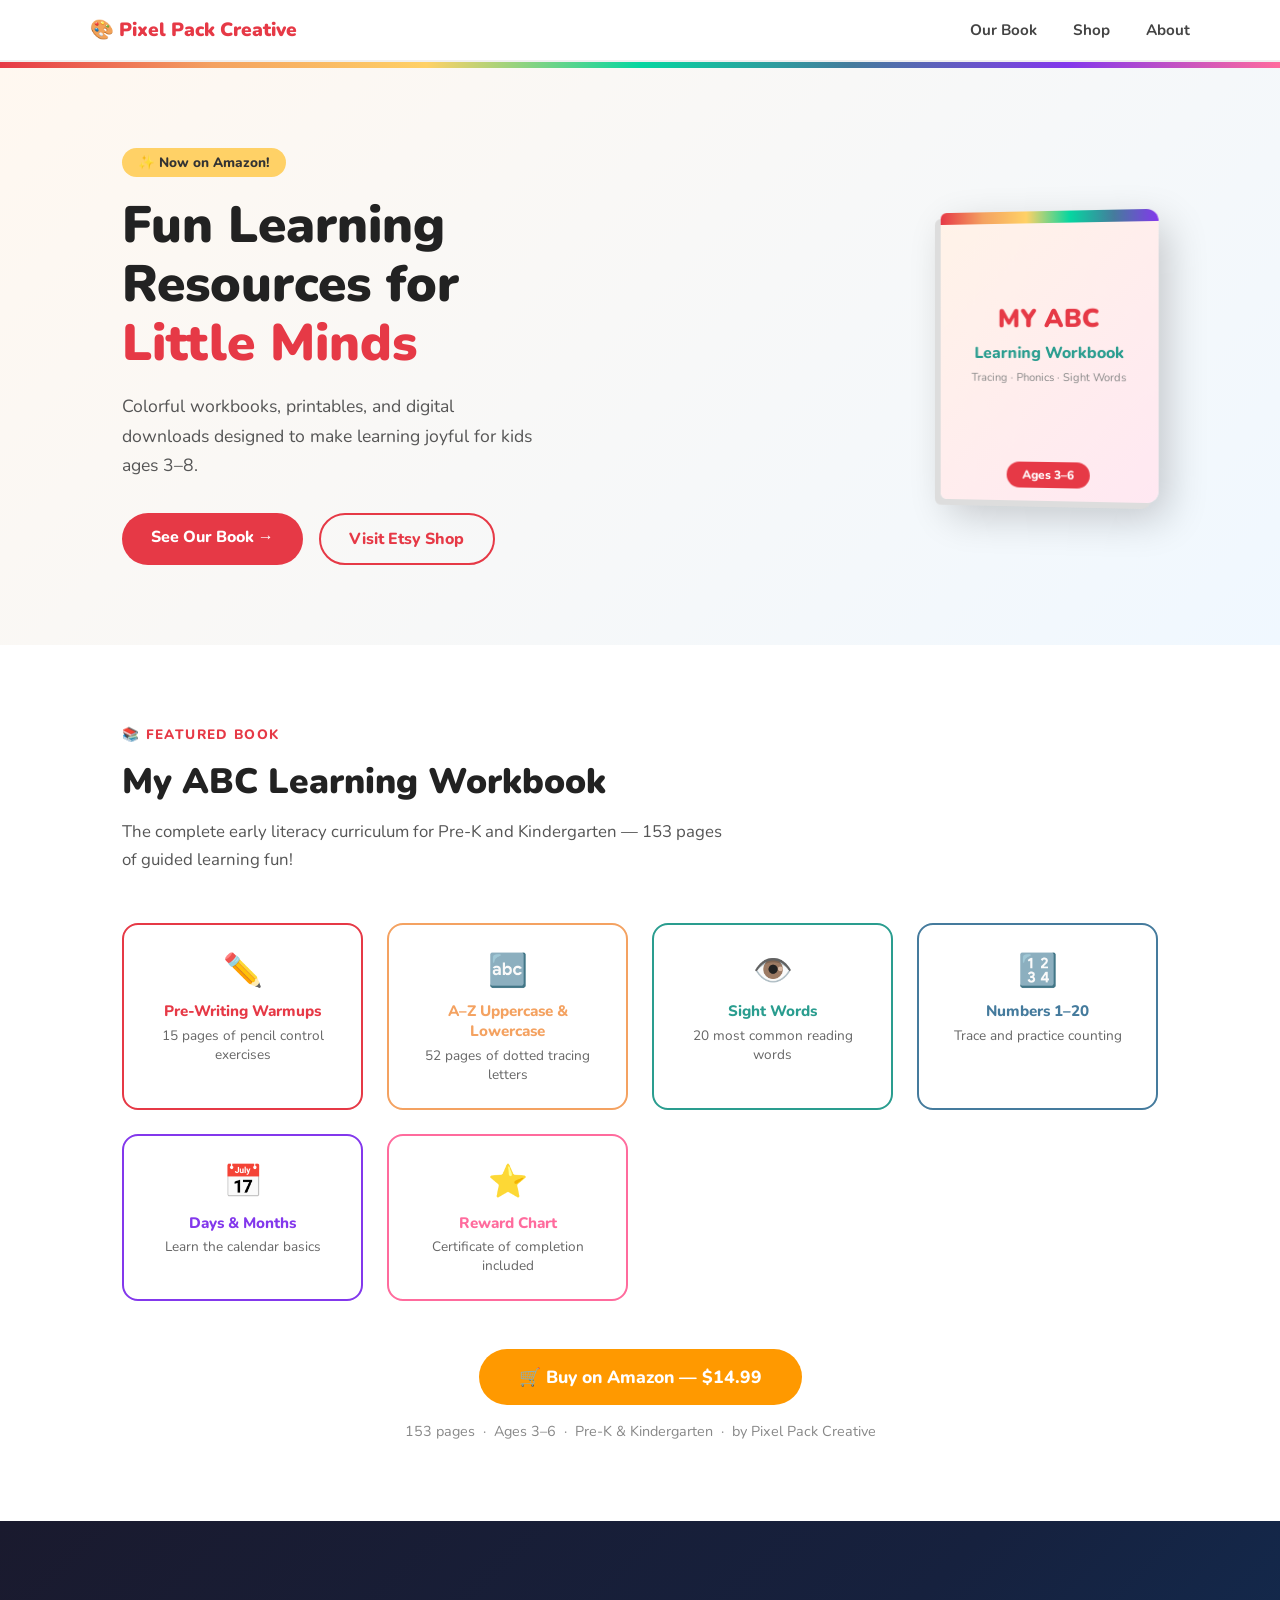
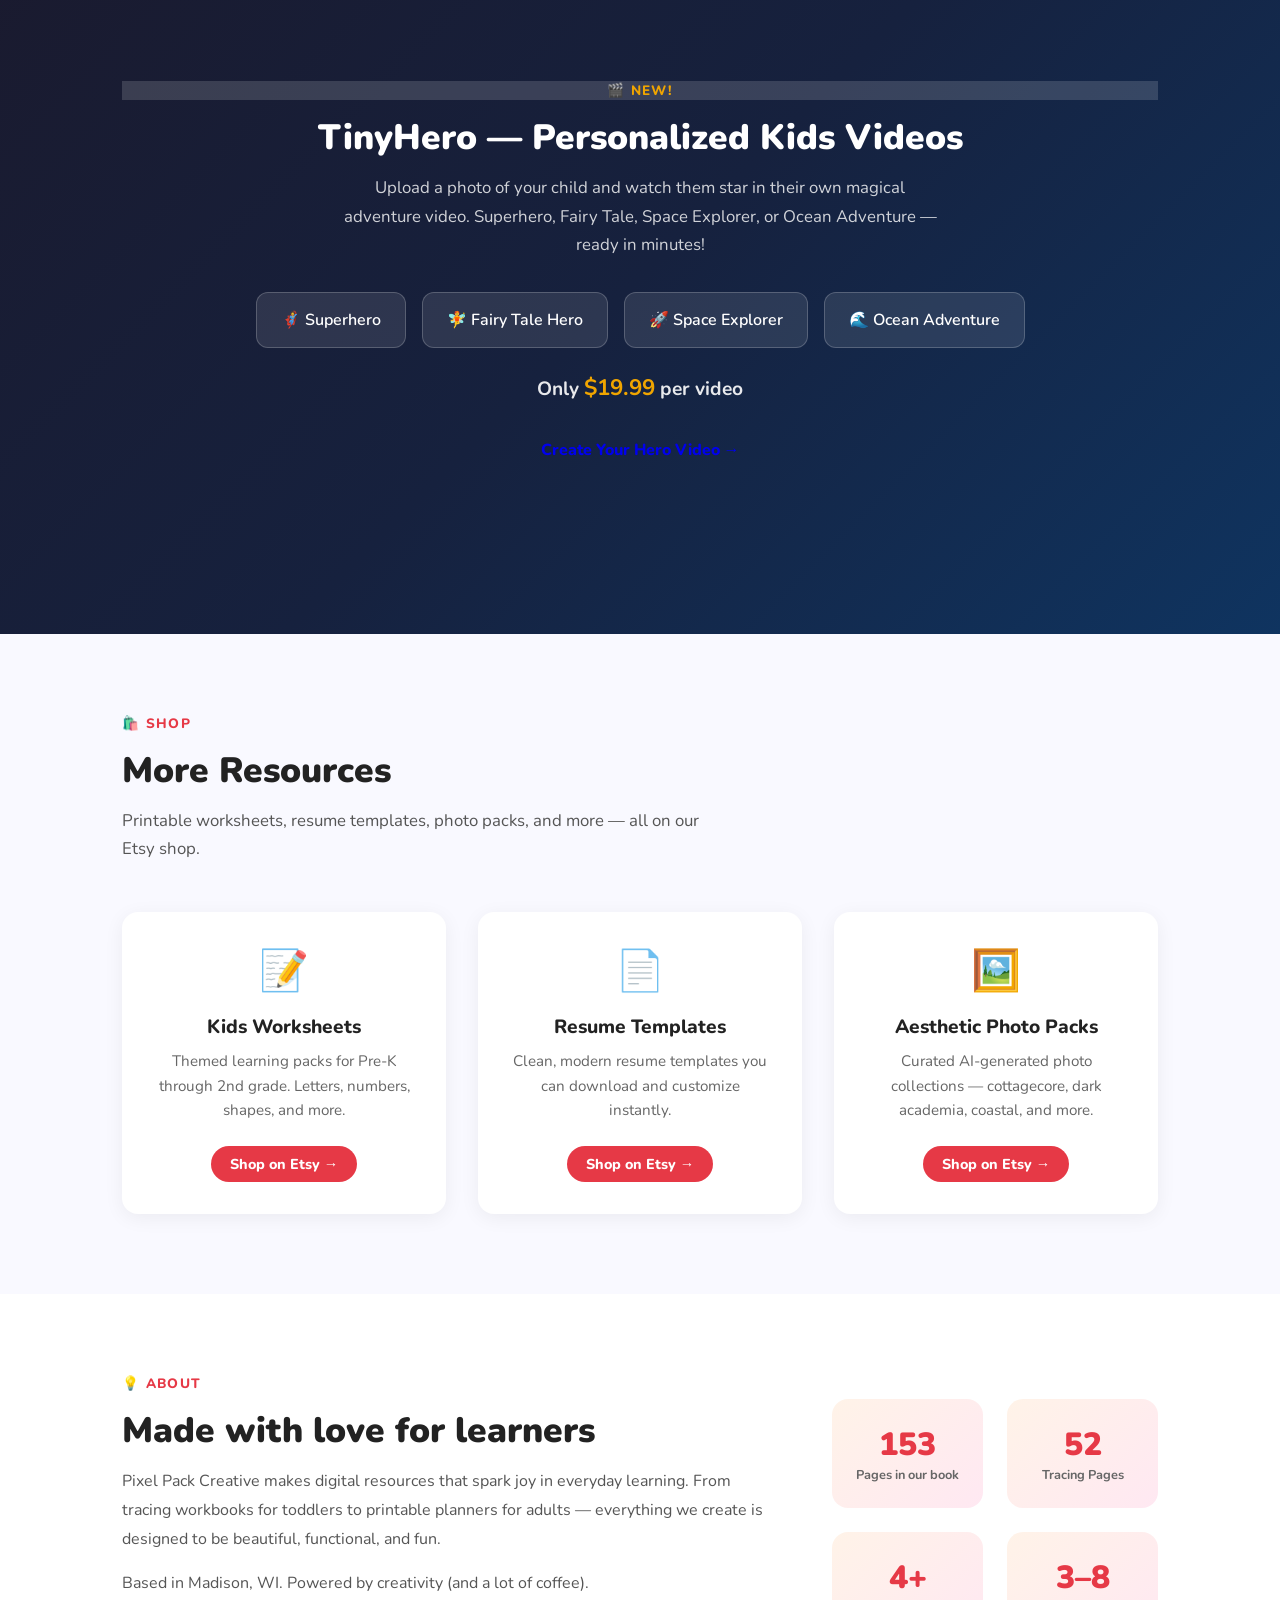
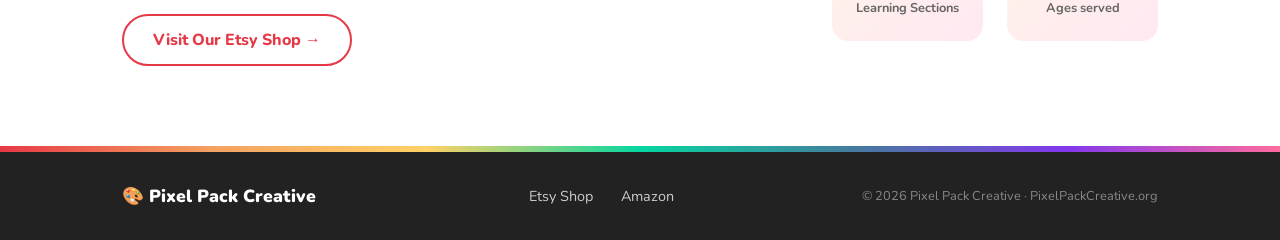
==== index.html @ fa31702c "Fix duplicate TinyHero section, update price to $19.99" ====
<!DOCTYPE html>
<html lang="en">
<head>
  <meta charset="UTF-8" />
  <meta name="viewport" content="width=device-width, initial-scale=1.0" />
  <title>Pixel Pack Creative — Educational Resources for Kids & Creatives</title>
  <meta name="description" content="Fun, colorful educational workbooks, printables, and digital resources for kids and creatives. Shop on Amazon and Etsy." />
  <link href="https://fonts.googleapis.com/css2?family=Nunito:wght@400;600;700;800;900&display=swap" rel="stylesheet" />
  <link rel="stylesheet" href="style.css" />
</head>
<body>

  <!-- NAV -->
  <nav>
    <div class="nav-inner">
      <div class="logo">🎨 Pixel Pack Creative</div>
      <div class="nav-links">
        <a href="#book">Our Book</a>
        <a href="#shop">Shop</a>
        <a href="#about">About</a>
      </div>
    </div>
  </nav>

  <!-- HERO -->
  <section class="hero">
    <div class="rainbow-bar"></div>
    <div class="hero-inner">
      <div class="hero-text">
        <div class="badge">✨ Now on Amazon!</div>
        <h1>Fun Learning<br/>Resources for<br/><span>Little Minds</span></h1>
        <p>Colorful workbooks, printables, and digital downloads designed to make learning joyful for kids ages 3–8.</p>
        <div class="hero-buttons">
          <a href="#book" class="btn btn-primary">See Our Book →</a>
          <a href="https://www.etsy.com/shop/PixelPackCreative" target="_blank" class="btn btn-outline">Visit Etsy Shop</a>
        </div>
      </div>
      <div class="hero-image">
        <div class="book-mockup">
          <div class="book-cover">
            <div class="cover-rainbow"></div>
            <div class="cover-title">
              <div class="cover-label">MY ABC</div>
              <div class="cover-label2">Learning Workbook</div>
              <div class="cover-sub">Tracing · Phonics · Sight Words</div>
            </div>
            <div class="cover-badge-wrap">
              <span class="cover-badge">Ages 3–6</span>
            </div>
          </div>
        </div>
      </div>
    </div>
  </section>

  <!-- BOOK FEATURE -->
  <section class="book-section" id="book">
    <div class="container">
      <div class="section-label">📚 Featured Book</div>
      <h2>My ABC Learning Workbook</h2>
      <p class="section-sub">The complete early literacy curriculum for Pre-K and Kindergarten — 153 pages of guided learning fun!</p>

      <div class="features-grid">
        <div class="feature-card" style="--c:#E63946">
          <div class="feature-icon">✏️</div>
          <div class="feature-title">Pre-Writing Warmups</div>
          <div class="feature-desc">15 pages of pencil control exercises</div>
        </div>
        <div class="feature-card" style="--c:#F4A261">
          <div class="feature-icon">🔤</div>
          <div class="feature-title">A–Z Uppercase & Lowercase</div>
          <div class="feature-desc">52 pages of dotted tracing letters</div>
        </div>
        <div class="feature-card" style="--c:#2A9D8F">
          <div class="feature-icon">👁️</div>
          <div class="feature-title">Sight Words</div>
          <div class="feature-desc">20 most common reading words</div>
        </div>
        <div class="feature-card" style="--c:#457B9D">
          <div class="feature-icon">🔢</div>
          <div class="feature-title">Numbers 1–20</div>
          <div class="feature-desc">Trace and practice counting</div>
        </div>
        <div class="feature-card" style="--c:#8338EC">
          <div class="feature-icon">📅</div>
          <div class="feature-title">Days & Months</div>
          <div class="feature-desc">Learn the calendar basics</div>
        </div>
        <div class="feature-card" style="--c:#FF6B9D">
          <div class="feature-icon">⭐</div>
          <div class="feature-title">Reward Chart</div>
          <div class="feature-desc">Certificate of completion included</div>
        </div>
      </div>

      <div class="book-cta">
        <a href="https://a.co/d/0iKen8VE" target="_blank" class="btn btn-amazon">
          🛒 Buy on Amazon — $14.99
        </a>
        <div class="book-meta">153 pages &nbsp;·&nbsp; Ages 3–6 &nbsp;·&nbsp; Pre-K & Kindergarten &nbsp;·&nbsp; by Pixel Pack Creative</div>
      </div>
    </div>
  </section>



  <!-- TINYHERO -->
  <section class="tinyhero-section" id="tinyhero">
    <div class="container">
      <div class="section-label">🎬 New!</div>
      <h2>TinyHero — Personalized Kids Videos</h2>
      <p class="section-sub">Upload a photo of your child and watch them star in their own magical adventure video. Superhero, Fairy Tale, Space Explorer, or Ocean Adventure — ready in minutes!</p>
      <div class="tinyhero-cards">
        <div class="tinyhero-card">🦸 Superhero</div>
        <div class="tinyhero-card">🧚 Fairy Tale Hero</div>
        <div class="tinyhero-card">🚀 Space Explorer</div>
        <div class="tinyhero-card">🌊 Ocean Adventure</div>
      </div>
      <p class="tinyhero-price">Only <strong>$19.99</strong> per video</p>
      <a href="https://mytinyhero.org" target="_blank" class="btn">Create Your Hero Video →</a>
    </div>
  </section>

  <!-- SHOP -->
  

  <section class="shop-section" id="shop">
    <div class="container">
      <div class="section-label">🛍️ Shop</div>
      <h2>More Resources</h2>
      <p class="section-sub">Printable worksheets, resume templates, photo packs, and more — all on our Etsy shop.</p>

      <div class="shop-cards">
        <div class="shop-card">
          <div class="shop-icon">📝</div>
          <h3>Kids Worksheets</h3>
          <p>Themed learning packs for Pre-K through 2nd grade. Letters, numbers, shapes, and more.</p>
          <a href="https://www.etsy.com/shop/PixelPackCreative" target="_blank" class="btn btn-small">Shop on Etsy →</a>
        </div>
        <div class="shop-card">
          <div class="shop-icon">📄</div>
          <h3>Resume Templates</h3>
          <p>Clean, modern resume templates you can download and customize instantly.</p>
          <a href="https://www.etsy.com/shop/PixelPackCreative" target="_blank" class="btn btn-small">Shop on Etsy →</a>
        </div>
        <div class="shop-card">
          <div class="shop-icon">🖼️</div>
          <h3>Aesthetic Photo Packs</h3>
          <p>Curated AI-generated photo collections — cottagecore, dark academia, coastal, and more.</p>
          <a href="https://www.etsy.com/shop/PixelPackCreative" target="_blank" class="btn btn-small">Shop on Etsy →</a>
        </div>
      </div>
    </div>
  </section>

  <!-- ABOUT -->
  <section class="about-section" id="about">
    <div class="container about-inner">
      <div class="about-text">
        <div class="section-label">💡 About</div>
        <h2>Made with love for learners</h2>
        <p>Pixel Pack Creative makes digital resources that spark joy in everyday learning. From tracing workbooks for toddlers to printable planners for adults — everything we create is designed to be beautiful, functional, and fun.</p>
        <p>Based in Madison, WI. Powered by creativity (and a lot of coffee).</p>
        <a href="https://www.etsy.com/shop/PixelPackCreative" target="_blank" class="btn btn-outline">Visit Our Etsy Shop →</a>
      </div>
      <div class="about-stats">
        <div class="stat"><div class="stat-num">153</div><div class="stat-label">Pages in our book</div></div>
        <div class="stat"><div class="stat-num">52</div><div class="stat-label">Tracing Pages</div></div>
        <div class="stat"><div class="stat-num">4+</div><div class="stat-label">Learning Sections</div></div>
        <div class="stat"><div class="stat-num">3–8</div><div class="stat-label">Ages served</div></div>
      </div>
    </div>
  </section>

  <!-- FOOTER -->
  <footer>
    <div class="rainbow-bar"></div>
    <div class="footer-inner">
      <div class="footer-logo">🎨 Pixel Pack Creative</div>
      <div class="footer-links">
        <a href="https://www.etsy.com/shop/PixelPackCreative" target="_blank">Etsy Shop</a>
        <a href="https://a.co/d/0iKen8VE" target="_blank">Amazon</a>
      </div>
      <div class="footer-copy">© 2026 Pixel Pack Creative · PixelPackCreative.org</div>
    </div>
  </footer>

</body>
</html>
---- style.css ----
* { box-sizing: border-box; margin: 0; padding: 0; }

body {
  font-family: 'Nunito', sans-serif;
  color: #222;
  background: #fff;
}

/* NAV */
nav {
  position: sticky; top: 0; z-index: 100;
  background: #fff;
  border-bottom: 2px solid #f0f0f0;
  padding: 0 2rem;
}
.nav-inner {
  max-width: 1100px; margin: 0 auto;
  display: flex; align-items: center; justify-content: space-between;
  height: 60px;
}
.logo { font-size: 1.2rem; font-weight: 900; color: #E63946; }
.nav-links a {
  margin-left: 2rem; text-decoration: none;
  color: #444; font-weight: 700; font-size: 0.95rem;
  transition: color 0.2s;
}
.nav-links a:hover { color: #E63946; }

/* RAINBOW BAR */
.rainbow-bar {
  height: 6px;
  background: linear-gradient(to right, #E63946, #F4A261, #FFD166, #06D6A0, #457B9D, #8338EC, #FF6B9D);
}

/* HERO */
.hero {
  background: linear-gradient(135deg, #fff8f0 0%, #f0f8ff 100%);
}
.hero-inner {
  max-width: 1100px; margin: 0 auto;
  display: flex; align-items: center; justify-content: space-between;
  padding: 5rem 2rem;
  gap: 3rem;
}
.badge {
  display: inline-block;
  background: #FFD166; color: #333;
  font-weight: 800; font-size: 0.85rem;
  padding: 0.3rem 1rem; border-radius: 20px;
  margin-bottom: 1.2rem;
}
.hero-text h1 {
  font-size: 3.2rem; font-weight: 900; line-height: 1.15;
  color: #222; margin-bottom: 1.2rem;
}
.hero-text h1 span { color: #E63946; }
.hero-text p {
  font-size: 1.1rem; color: #555; max-width: 420px;
  margin-bottom: 2rem; line-height: 1.7;
}
.hero-buttons { display: flex; gap: 1rem; flex-wrap: wrap; }

/* BUTTONS */
.btn {
  display: inline-block; padding: 0.8rem 1.8rem;
  border-radius: 30px; font-weight: 800; font-size: 1rem;
  text-decoration: none; transition: transform 0.2s, box-shadow 0.2s;
  cursor: pointer;
}
.btn:hover { transform: translateY(-2px); box-shadow: 0 6px 20px rgba(0,0,0,0.12); }
.btn-primary { background: #E63946; color: #fff; }
.btn-outline { background: transparent; color: #E63946; border: 2px solid #E63946; }
.btn-amazon { background: #FF9900; color: #fff; font-size: 1.1rem; padding: 1rem 2.5rem; }
.btn-small { background: #E63946; color: #fff; padding: 0.5rem 1.2rem; font-size: 0.9rem; }

/* BOOK MOCKUP */
.hero-image { flex-shrink: 0; }
.book-mockup {
  perspective: 1000px;
}
.book-cover {
  width: 220px; height: 290px;
  background: linear-gradient(135deg, #fff3e8, #ffe8f2);
  border-radius: 6px 12px 12px 6px;
  box-shadow: -6px 6px 0 #ddd, 8px 15px 40px rgba(0,0,0,0.2);
  display: flex; flex-direction: column;
  align-items: center; justify-content: space-between;
  overflow: hidden;
  transform: rotateY(-8deg);
  transition: transform 0.3s;
}
.book-cover:hover { transform: rotateY(0deg); }
.cover-rainbow {
  width: 100%; height: 12px;
  background: linear-gradient(to right, #E63946, #F4A261, #FFD166, #06D6A0, #457B9D, #8338EC);
}
.cover-title {
  text-align: center; padding: 1rem;
  flex: 1; display: flex; flex-direction: column;
  align-items: center; justify-content: center; gap: 0.4rem;
}
.cover-label { font-size: 1.6rem; font-weight: 900; color: #E63946; }
.cover-label2 { font-size: 1rem; font-weight: 800; color: #2A9D8F; }
.cover-sub { font-size: 0.7rem; color: #888; }
.cover-badge-wrap { padding-bottom: 1rem; }
.cover-badge {
  background: #E63946; color: #fff;
  font-size: 0.75rem; font-weight: 800;
  padding: 0.3rem 1rem; border-radius: 20px;
}

/* SECTIONS */
.container { max-width: 1100px; margin: 0 auto; padding: 5rem 2rem; }
.section-label {
  font-size: 0.85rem; font-weight: 800; letter-spacing: 0.1em;
  color: #E63946; text-transform: uppercase; margin-bottom: 0.8rem;
}
h2 { font-size: 2.2rem; font-weight: 900; margin-bottom: 0.8rem; }
.section-sub { font-size: 1.05rem; color: #555; max-width: 600px; margin-bottom: 3rem; line-height: 1.7; }

/* FEATURES GRID */
.features-grid {
  display: grid;
  grid-template-columns: repeat(auto-fit, minmax(200px, 1fr));
  gap: 1.5rem; margin-bottom: 3rem;
}
.feature-card {
  background: #fff;
  border: 2px solid var(--c);
  border-radius: 16px;
  padding: 1.5rem;
  text-align: center;
  transition: transform 0.2s, box-shadow 0.2s;
}
.feature-card:hover { transform: translateY(-4px); box-shadow: 0 8px 24px rgba(0,0,0,0.08); }
.feature-icon { font-size: 2rem; margin-bottom: 0.6rem; }
.feature-title { font-weight: 800; font-size: 0.95rem; color: var(--c); margin-bottom: 0.3rem; }
.feature-desc { font-size: 0.85rem; color: #666; }

.book-cta { text-align: center; }
.book-meta { margin-top: 1rem; font-size: 0.9rem; color: #888; }

/* SHOP */
.shop-section { background: #f9f9ff; }
.shop-cards {
  display: grid;
  grid-template-columns: repeat(auto-fit, minmax(260px, 1fr));
  gap: 2rem;
}
.shop-card {
  background: #fff; border-radius: 16px;
  padding: 2rem; text-align: center;
  box-shadow: 0 4px 20px rgba(0,0,0,0.06);
  transition: transform 0.2s;
}
.shop-card:hover { transform: translateY(-4px); }
.shop-icon { font-size: 2.5rem; margin-bottom: 1rem; }
.shop-card h3 { font-size: 1.2rem; font-weight: 800; margin-bottom: 0.6rem; }
.shop-card p { font-size: 0.95rem; color: #666; line-height: 1.6; margin-bottom: 1.5rem; }

/* ABOUT */
.about-section { background: #fff; }
.about-inner {
  display: flex; gap: 4rem; align-items: center; flex-wrap: wrap;
}
.about-text { flex: 1; min-width: 280px; }
.about-text p { font-size: 1rem; color: #555; line-height: 1.8; margin-bottom: 1rem; }
.about-stats {
  display: grid; grid-template-columns: 1fr 1fr;
  gap: 1.5rem; flex-shrink: 0;
}
.stat {
  background: linear-gradient(135deg, #fff3e8, #ffe8f2);
  border-radius: 16px; padding: 1.5rem; text-align: center;
}
.stat-num { font-size: 2rem; font-weight: 900; color: #E63946; }
.stat-label { font-size: 0.8rem; color: #666; font-weight: 700; }

/* FOOTER */
footer { background: #222; color: #fff; }
.footer-inner {
  max-width: 1100px; margin: 0 auto;
  padding: 2rem; display: flex;
  align-items: center; justify-content: space-between; flex-wrap: wrap; gap: 1rem;
}
.footer-logo { font-weight: 900; font-size: 1.1rem; }
.footer-links a { color: #ccc; text-decoration: none; margin-left: 1.5rem; font-size: 0.9rem; }
.footer-links a:hover { color: #FFD166; }
.footer-copy { font-size: 0.8rem; color: #888; }

/* RESPONSIVE */
@media (max-width: 768px) {
  .hero-inner { flex-direction: column; text-align: center; padding: 3rem 1.5rem; }
  .hero-text h1 { font-size: 2.2rem; }
  .hero-text p { margin: 0 auto 2rem; }
  .hero-buttons { justify-content: center; }
  .hero-image { display: none; }
  .about-inner { flex-direction: column; }
  .footer-inner { flex-direction: column; text-align: center; }
  .footer-links a { margin: 0 0.75rem; }
}

/* TinyHero Section */
.tinyhero-section {
  padding: 80px 20px;
  background: linear-gradient(135deg, #1a1a2e 0%, #16213e 50%, #0f3460 100%);
  color: white;
  text-align: center;
}
.tinyhero-section .section-label {
  background: rgba(255,255,255,0.15);
  color: white;
}
.tinyhero-section h2 {
  color: white;
}
.tinyhero-section .section-sub {
  color: rgba(255,255,255,0.8);
}
.tinyhero-themes {
  display: flex;
  gap: 16px;
  justify-content: center;
  flex-wrap: wrap;
  margin: 32px 0;
}
.theme-card {
  background: rgba(255,255,255,0.1);
  border: 1px solid rgba(255,255,255,0.2);
  border-radius: 12px;
  padding: 16px 24px;
  font-size: 1rem;
  font-weight: 600;
  color: white;
}
.tinyhero-price {
  font-size: 1.4rem;
  font-weight: 700;
  color: #ffd700;
  margin-bottom: 24px;
}

/* TinyHero Section */
.tinyhero-section {
  padding: 80px 20px;
  background: linear-gradient(135deg, #1a1a2e 0%, #16213e 50%, #0f3460 100%);
  color: white;
  text-align: center;
}
.tinyhero-section .section-label { color: #f0a500; }
.tinyhero-section h2 { color: white; }
.tinyhero-section .section-sub { color: rgba(255,255,255,0.8); max-width: 600px; margin: 0 auto 32px; }
.tinyhero-cards {
  display: flex;
  justify-content: center;
  gap: 16px;
  flex-wrap: wrap;
  margin-bottom: 24px;
}
.tinyhero-card {
  background: rgba(255,255,255,0.1);
  border: 1px solid rgba(255,255,255,0.2);
  border-radius: 12px;
  padding: 16px 24px;
  font-size: 1rem;
  font-weight: 600;
  color: white;
}
.tinyhero-price {
  font-size: 1.2rem;
  color: rgba(255,255,255,0.9);
  margin-bottom: 24px;
}
.tinyhero-price strong { color: #f0a500; font-size: 1.4rem; }
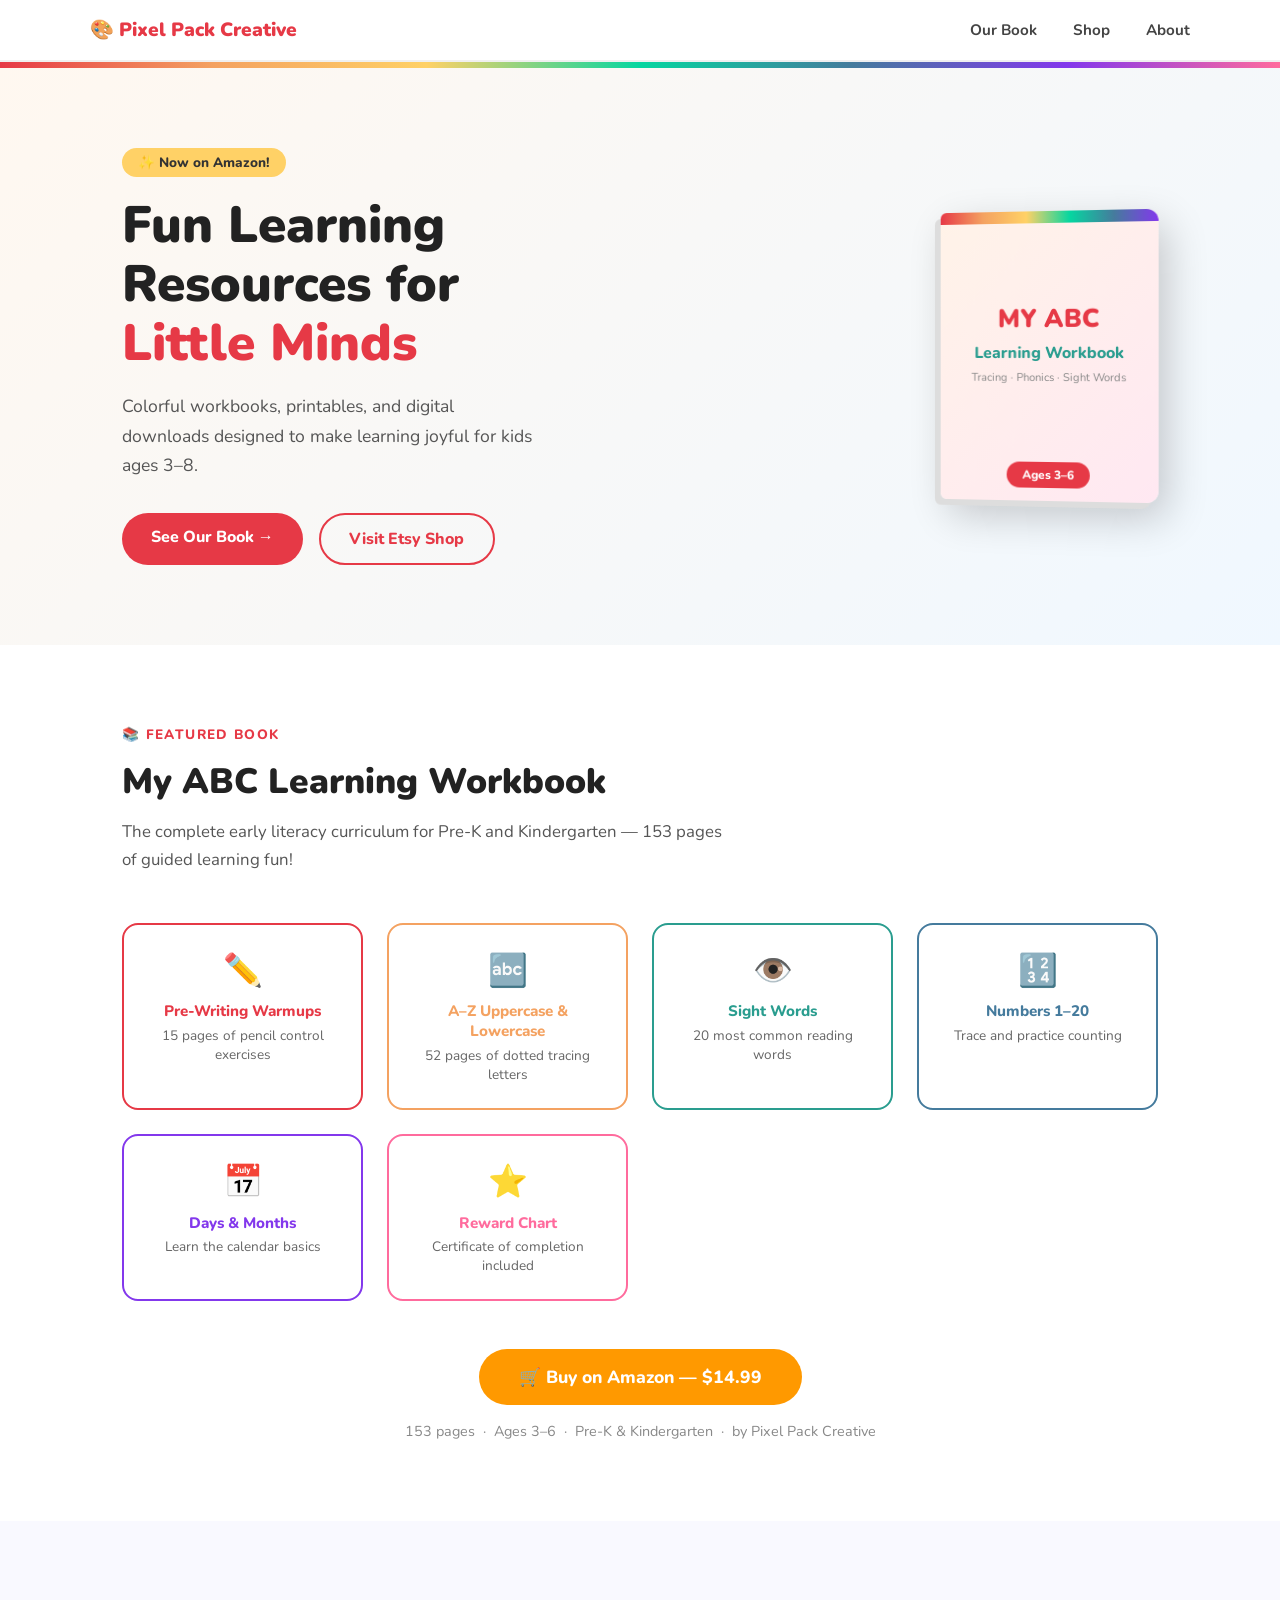
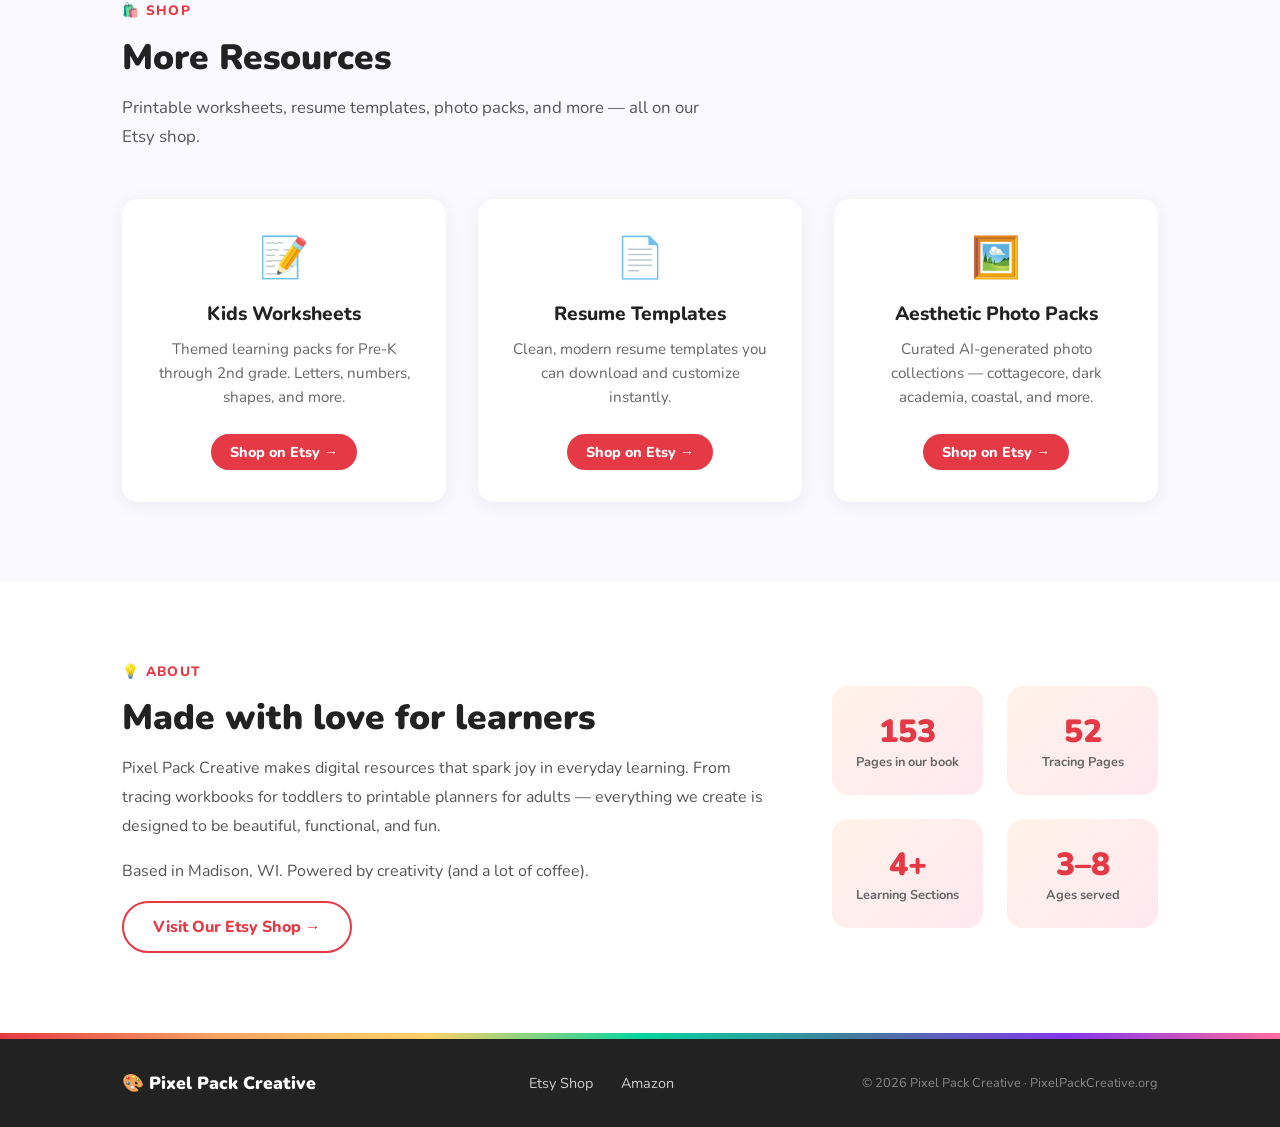
==== commit de576306: "Remove TinyHero section from Pixel Pack Creative site" ====
--- a/index.html
+++ b/index.html
@@ -104,23 +104,6 @@
 
 
 
-  <!-- TINYHERO -->
-  <section class="tinyhero-section" id="tinyhero">
-    <div class="container">
-      <div class="section-label">🎬 New!</div>
-      <h2>TinyHero — Personalized Kids Videos</h2>
-      <p class="section-sub">Upload a photo of your child and watch them star in their own magical adventure video. Superhero, Fairy Tale, Space Explorer, or Ocean Adventure — ready in minutes!</p>
-      <div class="tinyhero-cards">
-        <div class="tinyhero-card">🦸 Superhero</div>
-        <div class="tinyhero-card">🧚 Fairy Tale Hero</div>
-        <div class="tinyhero-card">🚀 Space Explorer</div>
-        <div class="tinyhero-card">🌊 Ocean Adventure</div>
-      </div>
-      <p class="tinyhero-price">Only <strong>$19.99</strong> per video</p>
-      <a href="https://mytinyhero.org" target="_blank" class="btn">Create Your Hero Video →</a>
-    </div>
-  </section>
-
   <!-- SHOP -->
   
 
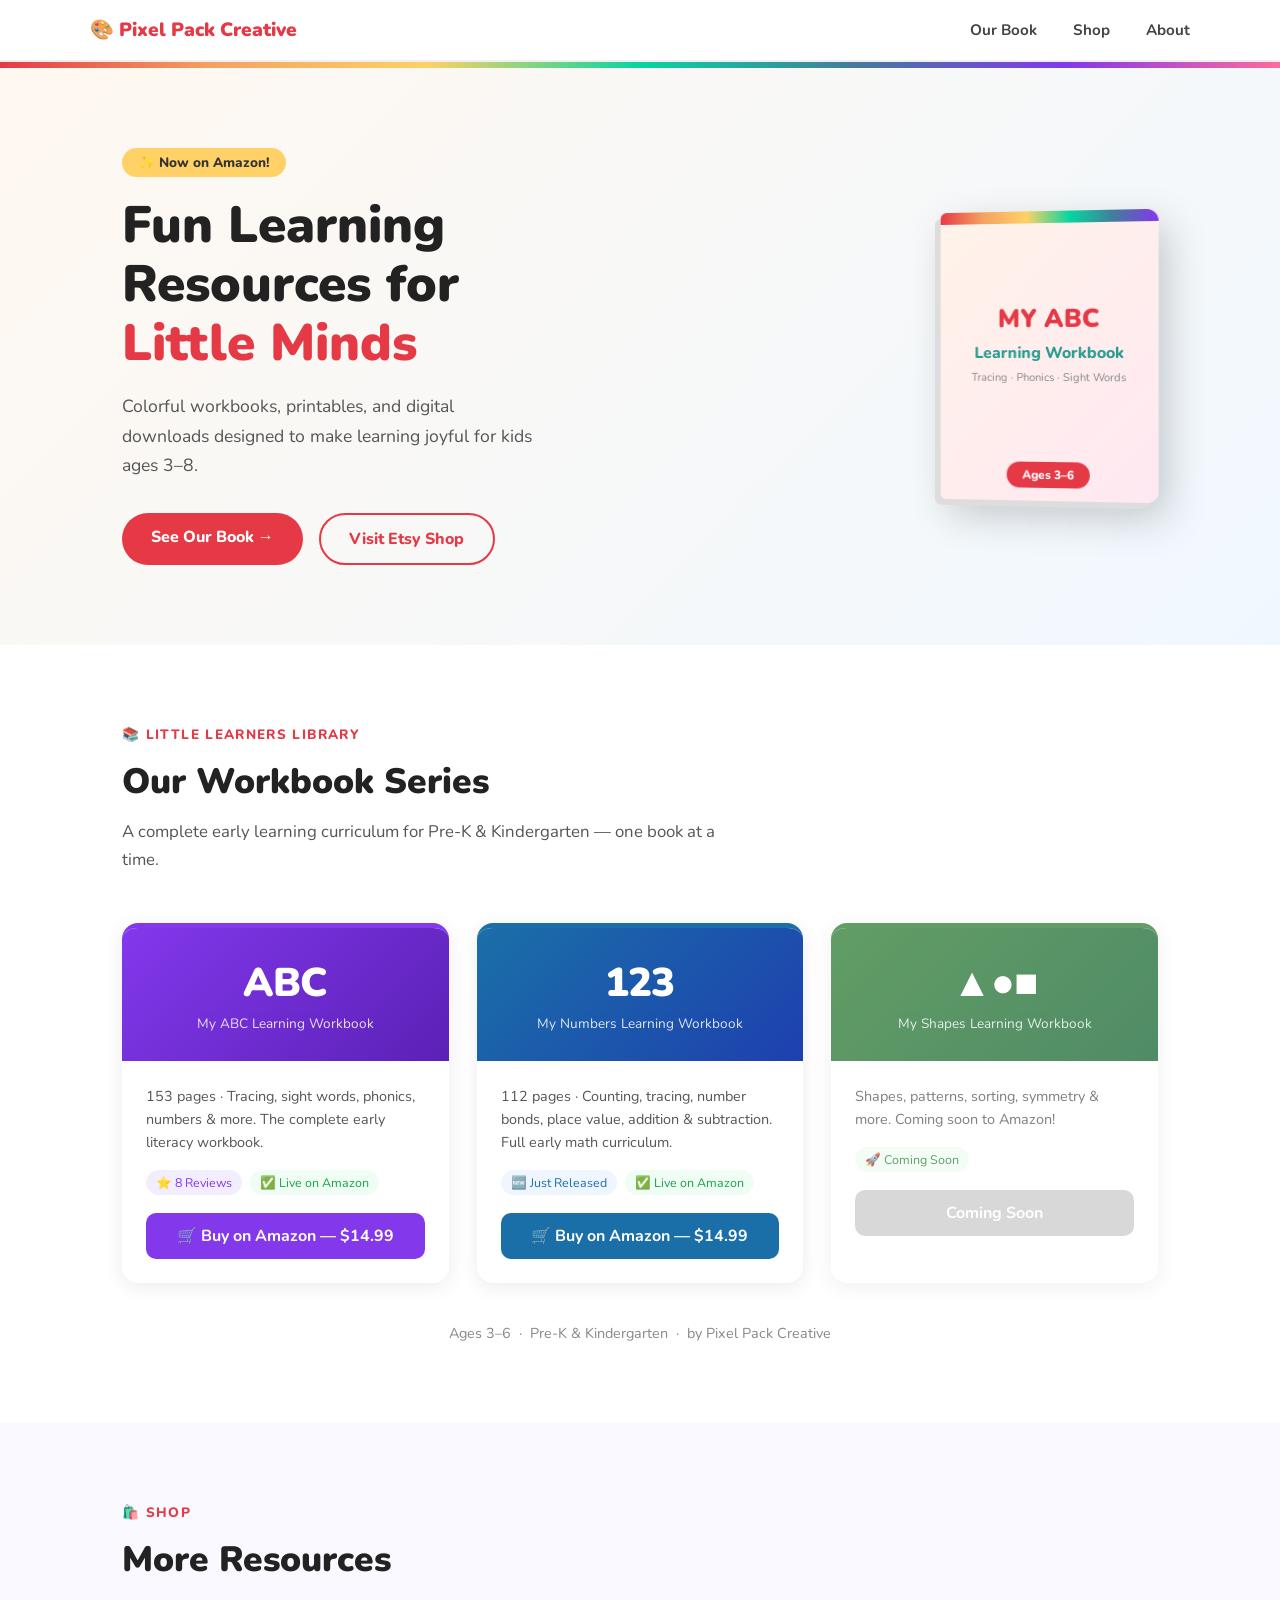
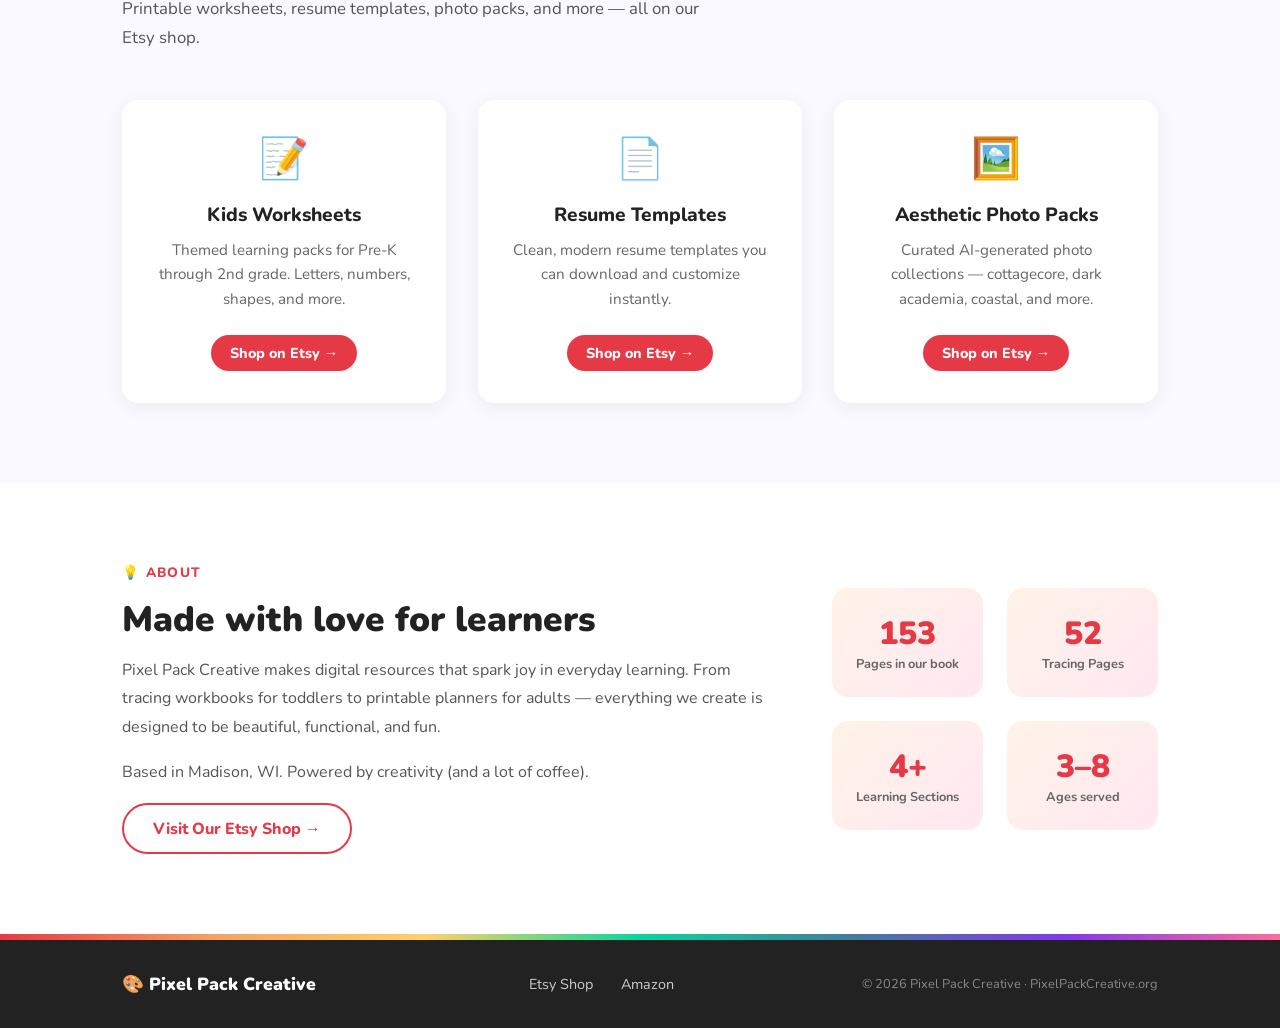
==== commit ca677267: "Add Numbers workbook + Shapes coming soon to book series" ====
--- a/index.html
+++ b/index.html
@@ -53,51 +53,66 @@
     </div>
   </section>
 
-  <!-- BOOK FEATURE -->
+  <!-- BOOK SERIES -->
   <section class="book-section" id="book">
     <div class="container">
-      <div class="section-label">📚 Featured Book</div>
-      <h2>My ABC Learning Workbook</h2>
-      <p class="section-sub">The complete early literacy curriculum for Pre-K and Kindergarten — 153 pages of guided learning fun!</p>
+      <div class="section-label">📚 Little Learners Library</div>
+      <h2>Our Workbook Series</h2>
+      <p class="section-sub">A complete early learning curriculum for Pre-K & Kindergarten — one book at a time.</p>
 
-      <div class="features-grid">
-        <div class="feature-card" style="--c:#E63946">
-          <div class="feature-icon">✏️</div>
-          <div class="feature-title">Pre-Writing Warmups</div>
-          <div class="feature-desc">15 pages of pencil control exercises</div>
+      <div class="books-grid" style="display:grid;grid-template-columns:repeat(auto-fit,minmax(280px,1fr));gap:28px;margin:40px 0;">
+
+        <!-- Book 1: ABC -->
+        <div class="book-card" style="background:#fff;border-radius:16px;box-shadow:0 4px 20px rgba(0,0,0,0.08);overflow:hidden;border-top:5px solid #8338EC;">
+          <div style="background:linear-gradient(135deg,#8338EC,#5B21B6);padding:28px;text-align:center;color:white;">
+            <div style="font-size:2.5rem;font-weight:900;letter-spacing:-1px;">ABC</div>
+            <div style="font-size:0.85rem;opacity:0.85;margin-top:4px;">My ABC Learning Workbook</div>
+          </div>
+          <div style="padding:24px;">
+            <div style="font-size:0.9rem;color:#555;margin-bottom:16px;line-height:1.6;">153 pages · Tracing, sight words, phonics, numbers & more. The complete early literacy workbook.</div>
+            <div style="display:flex;gap:8px;flex-wrap:wrap;margin-bottom:18px;">
+              <span style="background:#f3eeff;color:#8338EC;padding:4px 10px;border-radius:20px;font-size:0.78rem;">⭐ 8 Reviews</span>
+              <span style="background:#f0fdf4;color:#16a34a;padding:4px 10px;border-radius:20px;font-size:0.78rem;">✅ Live on Amazon</span>
+            </div>
+            <a href="https://a.co/d/0iKen8VE" target="_blank" style="display:block;background:#8338EC;color:white;text-align:center;padding:12px;border-radius:10px;text-decoration:none;font-weight:bold;">🛒 Buy on Amazon — $14.99</a>
+          </div>
         </div>
-        <div class="feature-card" style="--c:#F4A261">
-          <div class="feature-icon">🔤</div>
-          <div class="feature-title">A–Z Uppercase & Lowercase</div>
-          <div class="feature-desc">52 pages of dotted tracing letters</div>
+
+        <!-- Book 2: Numbers -->
+        <div class="book-card" style="background:#fff;border-radius:16px;box-shadow:0 4px 20px rgba(0,0,0,0.08);overflow:hidden;border-top:5px solid #1A6FA8;">
+          <div style="background:linear-gradient(135deg,#1A6FA8,#1e40af);padding:28px;text-align:center;color:white;">
+            <div style="font-size:2.5rem;font-weight:900;letter-spacing:-1px;">123</div>
+            <div style="font-size:0.85rem;opacity:0.85;margin-top:4px;">My Numbers Learning Workbook</div>
+          </div>
+          <div style="padding:24px;">
+            <div style="font-size:0.9rem;color:#555;margin-bottom:16px;line-height:1.6;">112 pages · Counting, tracing, number bonds, place value, addition & subtraction. Full early math curriculum.</div>
+            <div style="display:flex;gap:8px;flex-wrap:wrap;margin-bottom:18px;">
+              <span style="background:#eff6ff;color:#1A6FA8;padding:4px 10px;border-radius:20px;font-size:0.78rem;">🆕 Just Released</span>
+              <span style="background:#f0fdf4;color:#16a34a;padding:4px 10px;border-radius:20px;font-size:0.78rem;">✅ Live on Amazon</span>
+            </div>
+            <a href="https://www.amazon.com/dp/B0GWHDGNZQ" target="_blank" style="display:block;background:#1A6FA8;color:white;text-align:center;padding:12px;border-radius:10px;text-decoration:none;font-weight:bold;">🛒 Buy on Amazon — $14.99</a>
+          </div>
         </div>
-        <div class="feature-card" style="--c:#2A9D8F">
-          <div class="feature-icon">👁️</div>
-          <div class="feature-title">Sight Words</div>
-          <div class="feature-desc">20 most common reading words</div>
+
+        <!-- Book 3: Shapes — Coming Soon -->
+        <div class="book-card" style="background:#fff;border-radius:16px;box-shadow:0 4px 20px rgba(0,0,0,0.08);overflow:hidden;border-top:5px solid #2E7D32;opacity:0.75;">
+          <div style="background:linear-gradient(135deg,#2E7D32,#166534);padding:28px;text-align:center;color:white;">
+            <div style="font-size:2.5rem;font-weight:900;letter-spacing:-1px;">▲●■</div>
+            <div style="font-size:0.85rem;opacity:0.85;margin-top:4px;">My Shapes Learning Workbook</div>
+          </div>
+          <div style="padding:24px;">
+            <div style="font-size:0.9rem;color:#555;margin-bottom:16px;line-height:1.6;">Shapes, patterns, sorting, symmetry & more. Coming soon to Amazon!</div>
+            <div style="display:flex;gap:8px;flex-wrap:wrap;margin-bottom:18px;">
+              <span style="background:#f0fdf4;color:#2E7D32;padding:4px 10px;border-radius:20px;font-size:0.78rem;">🚀 Coming Soon</span>
+            </div>
+            <div style="display:block;background:#ccc;color:white;text-align:center;padding:12px;border-radius:10px;font-weight:bold;">Coming Soon</div>
+          </div>
         </div>
-        <div class="feature-card" style="--c:#457B9D">
-          <div class="feature-icon">🔢</div>
-          <div class="feature-title">Numbers 1–20</div>
-          <div class="feature-desc">Trace and practice counting</div>
-        </div>
-        <div class="feature-card" style="--c:#8338EC">
-          <div class="feature-icon">📅</div>
-          <div class="feature-title">Days & Months</div>
-          <div class="feature-desc">Learn the calendar basics</div>
-        </div>
-        <div class="feature-card" style="--c:#FF6B9D">
-          <div class="feature-icon">⭐</div>
-          <div class="feature-title">Reward Chart</div>
-          <div class="feature-desc">Certificate of completion included</div>
-        </div>
+
       </div>
 
-      <div class="book-cta">
-        <a href="https://a.co/d/0iKen8VE" target="_blank" class="btn btn-amazon">
-          🛒 Buy on Amazon — $14.99
-        </a>
-        <div class="book-meta">153 pages &nbsp;·&nbsp; Ages 3–6 &nbsp;·&nbsp; Pre-K & Kindergarten &nbsp;·&nbsp; by Pixel Pack Creative</div>
+      <div style="text-align:center;margin-top:8px;">
+        <p style="color:#888;font-size:0.9rem;">Ages 3–6 &nbsp;·&nbsp; Pre-K & Kindergarten &nbsp;·&nbsp; by Pixel Pack Creative</p>
       </div>
     </div>
   </section>
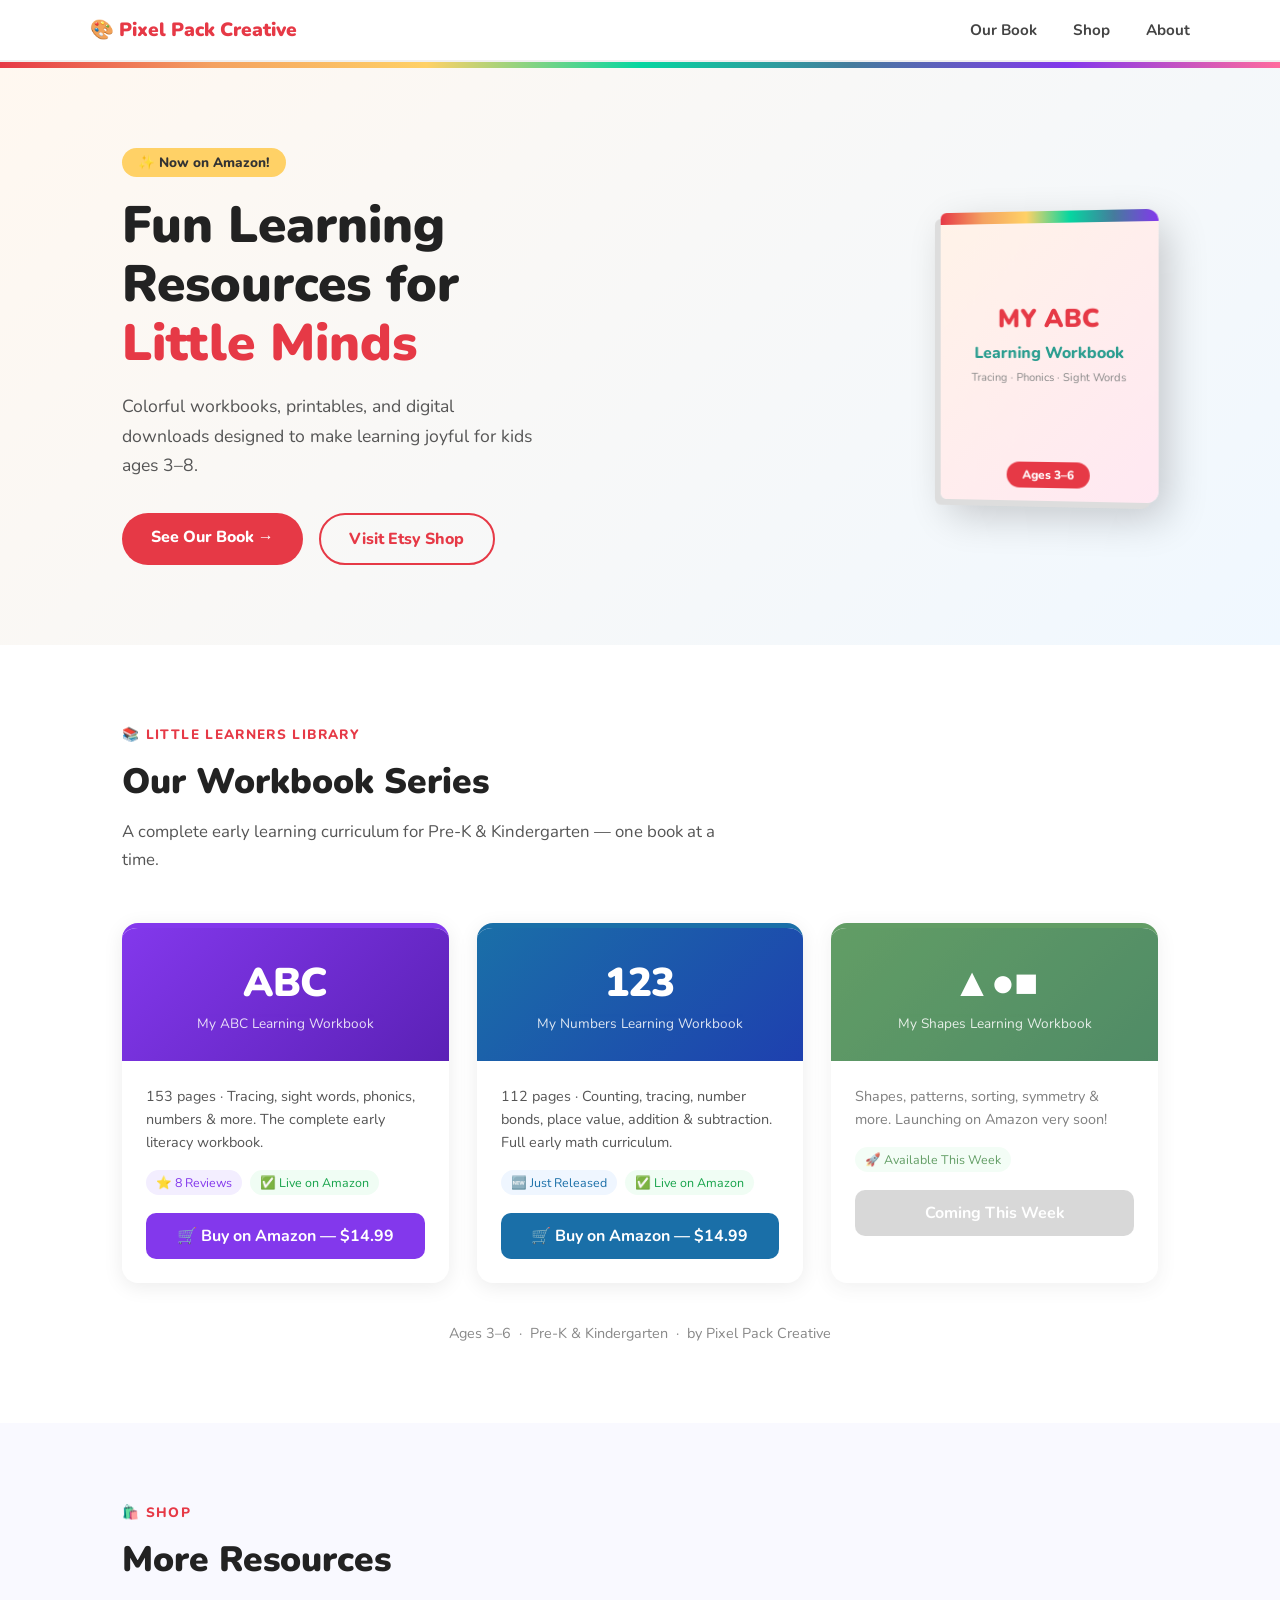
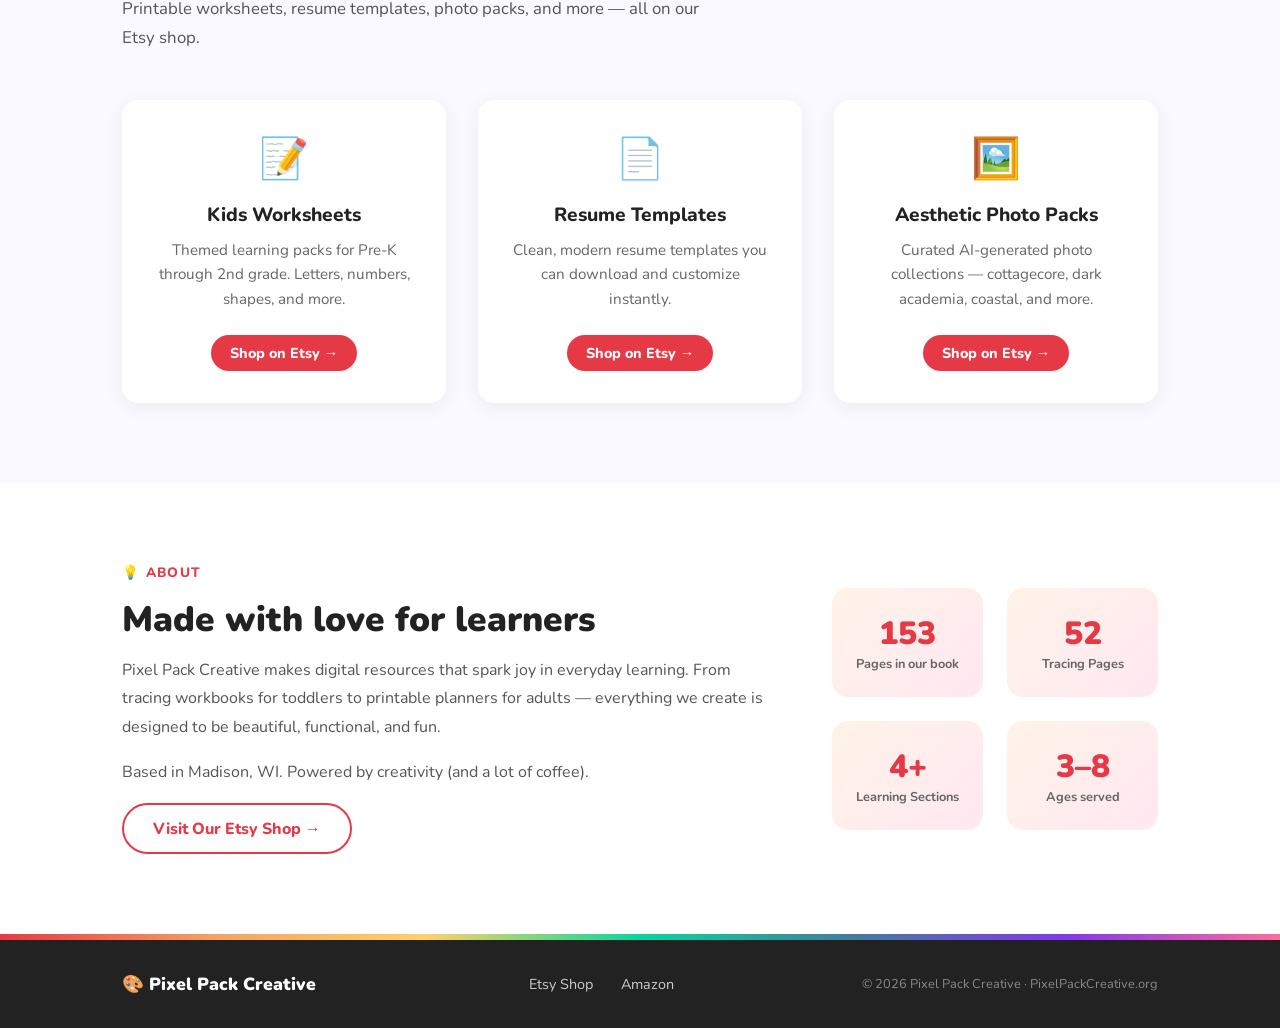
==== commit 2cc31ed7: "Update Shapes to Coming This Week" ====
--- a/index.html
+++ b/index.html
@@ -101,11 +101,11 @@
             <div style="font-size:0.85rem;opacity:0.85;margin-top:4px;">My Shapes Learning Workbook</div>
           </div>
           <div style="padding:24px;">
-            <div style="font-size:0.9rem;color:#555;margin-bottom:16px;line-height:1.6;">Shapes, patterns, sorting, symmetry & more. Coming soon to Amazon!</div>
+            <div style="font-size:0.9rem;color:#555;margin-bottom:16px;line-height:1.6;">Shapes, patterns, sorting, symmetry & more. Launching on Amazon very soon!</div>
             <div style="display:flex;gap:8px;flex-wrap:wrap;margin-bottom:18px;">
-              <span style="background:#f0fdf4;color:#2E7D32;padding:4px 10px;border-radius:20px;font-size:0.78rem;">🚀 Coming Soon</span>
+              <span style="background:#f0fdf4;color:#2E7D32;padding:4px 10px;border-radius:20px;font-size:0.78rem;">🚀 Available This Week</span>
             </div>
-            <div style="display:block;background:#ccc;color:white;text-align:center;padding:12px;border-radius:10px;font-weight:bold;">Coming Soon</div>
+            <div style="display:block;background:#ccc;color:white;text-align:center;padding:12px;border-radius:10px;font-weight:bold;">Coming This Week</div>
           </div>
         </div>
 
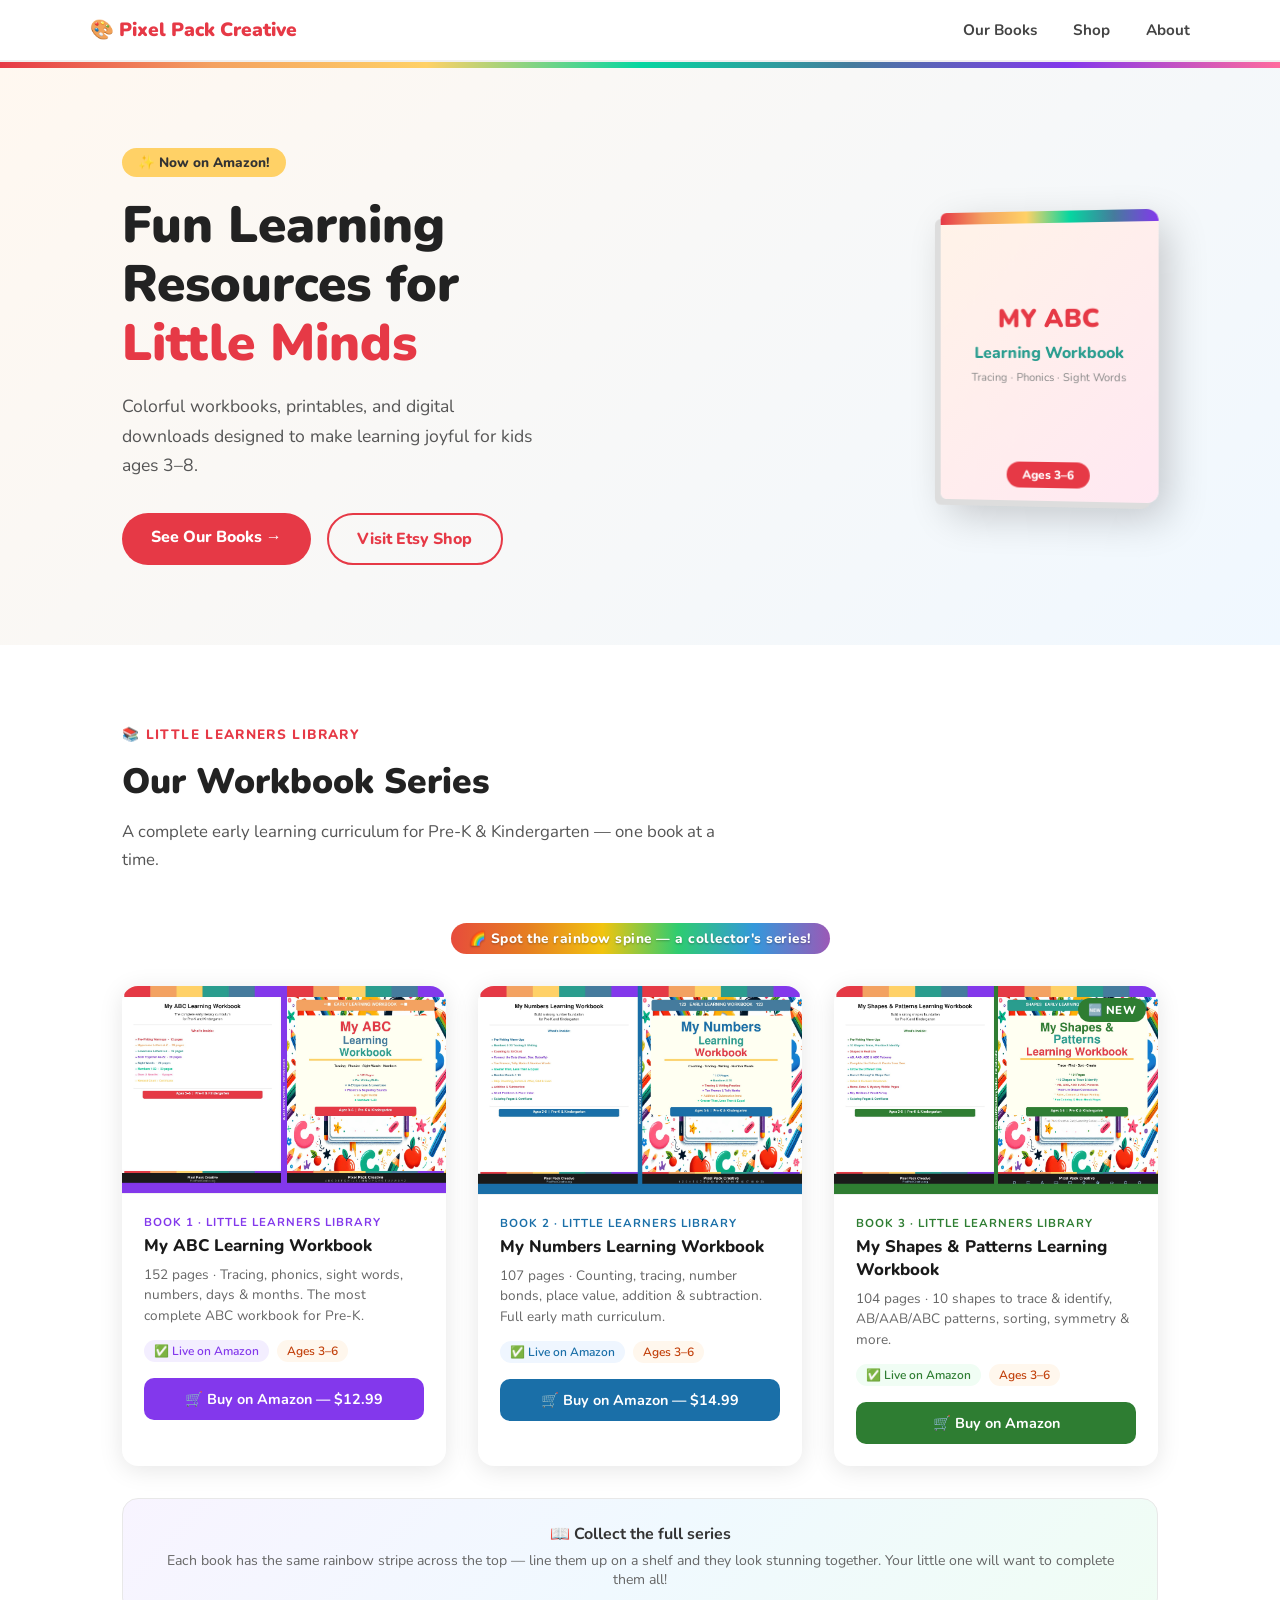
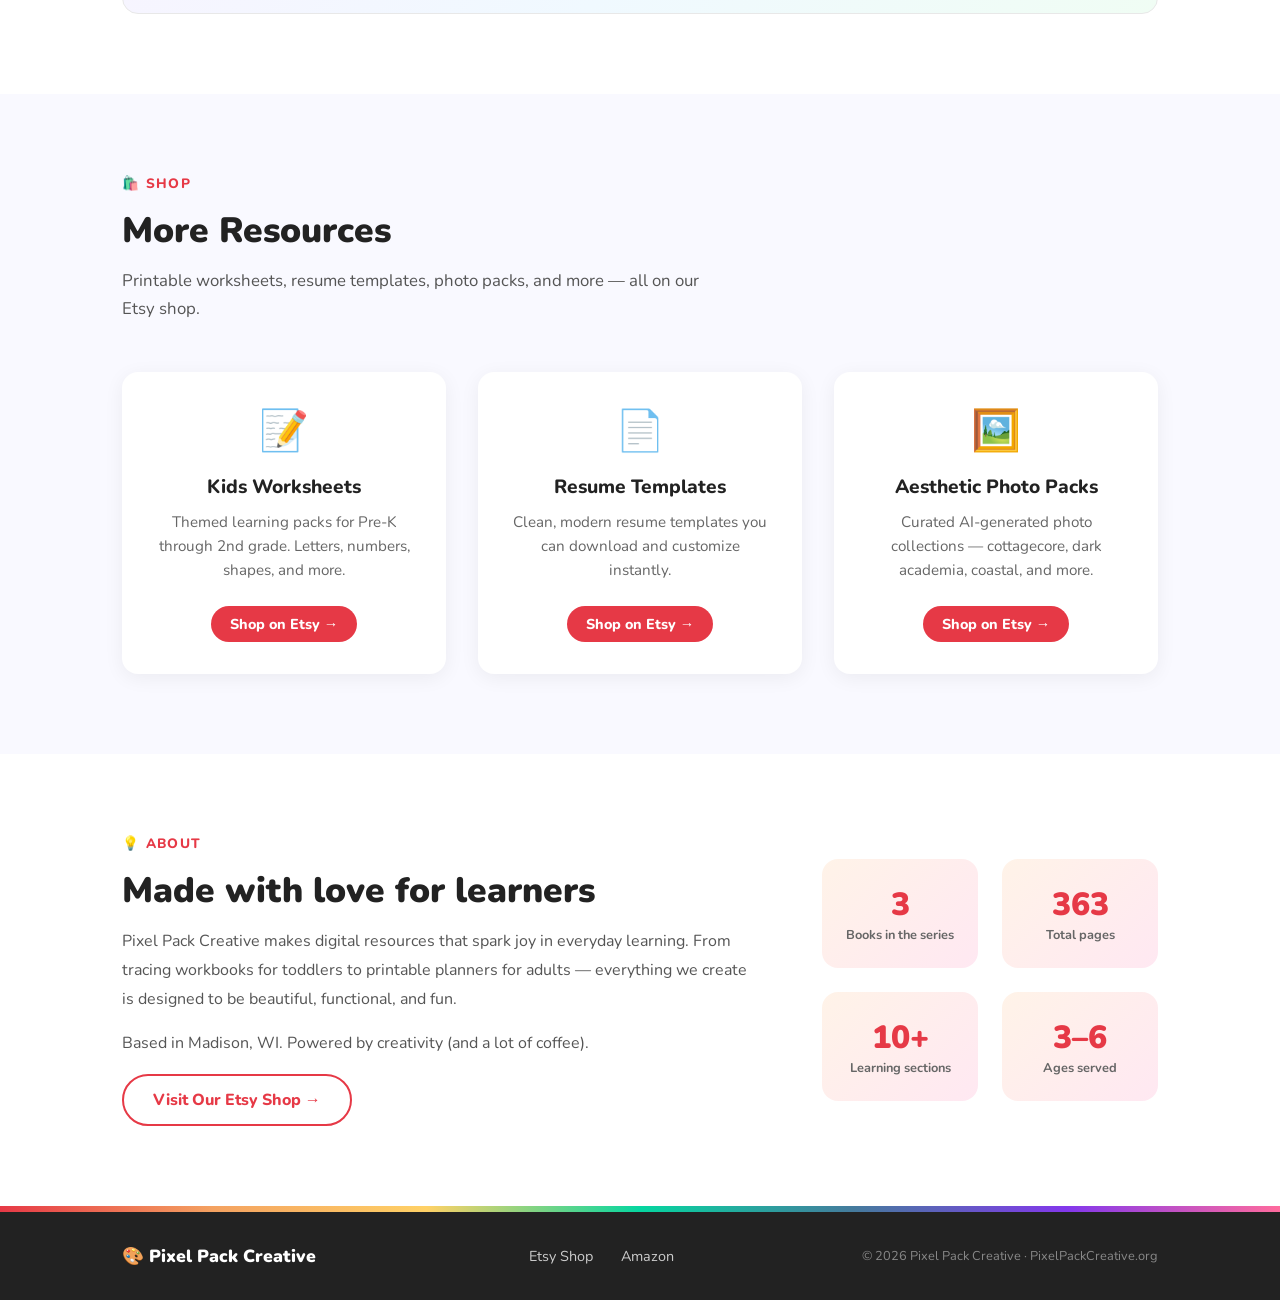
==== commit f392cee8: "Add all 3 books with real cover images — rainbow spine showcase" ====
--- a/index.html
+++ b/index.html
@@ -15,7 +15,7 @@
     <div class="nav-inner">
       <div class="logo">🎨 Pixel Pack Creative</div>
       <div class="nav-links">
-        <a href="#book">Our Book</a>
+        <a href="#book">Our Books</a>
         <a href="#shop">Shop</a>
         <a href="#about">About</a>
       </div>
@@ -31,7 +31,7 @@
         <h1>Fun Learning<br/>Resources for<br/><span>Little Minds</span></h1>
         <p>Colorful workbooks, printables, and digital downloads designed to make learning joyful for kids ages 3–8.</p>
         <div class="hero-buttons">
-          <a href="#book" class="btn btn-primary">See Our Book →</a>
+          <a href="#book" class="btn btn-primary">See Our Books →</a>
           <a href="https://www.etsy.com/shop/PixelPackCreative" target="_blank" class="btn btn-outline">Visit Etsy Shop</a>
         </div>
       </div>
@@ -60,60 +60,73 @@
       <h2>Our Workbook Series</h2>
       <p class="section-sub">A complete early learning curriculum for Pre-K & Kindergarten — one book at a time.</p>
 
-      <div class="books-grid" style="display:grid;grid-template-columns:repeat(auto-fit,minmax(280px,1fr));gap:28px;margin:40px 0;">
+      <!-- Rainbow spine callout -->
+      <div style="text-align:center;margin-bottom:8px;">
+        <span style="display:inline-block;background:linear-gradient(90deg,#e74c3c,#e67e22,#f1c40f,#2ecc71,#3498db,#9b59b6);color:white;font-weight:800;font-size:0.85rem;padding:6px 18px;border-radius:20px;letter-spacing:0.5px;text-shadow:0 1px 2px rgba(0,0,0,0.3);">🌈 Spot the rainbow spine — a collector's series!</span>
+      </div>
+
+      <div class="books-grid" style="display:grid;grid-template-columns:repeat(auto-fit,minmax(280px,1fr));gap:32px;margin:32px 0;">
 
         <!-- Book 1: ABC -->
-        <div class="book-card" style="background:#fff;border-radius:16px;box-shadow:0 4px 20px rgba(0,0,0,0.08);overflow:hidden;border-top:5px solid #8338EC;">
-          <div style="background:linear-gradient(135deg,#8338EC,#5B21B6);padding:28px;text-align:center;color:white;">
-            <div style="font-size:2.5rem;font-weight:900;letter-spacing:-1px;">ABC</div>
-            <div style="font-size:0.85rem;opacity:0.85;margin-top:4px;">My ABC Learning Workbook</div>
-          </div>
-          <div style="padding:24px;">
-            <div style="font-size:0.9rem;color:#555;margin-bottom:16px;line-height:1.6;">153 pages · Tracing, sight words, phonics, numbers & more. The complete early literacy workbook.</div>
-            <div style="display:flex;gap:8px;flex-wrap:wrap;margin-bottom:18px;">
-              <span style="background:#f3eeff;color:#8338EC;padding:4px 10px;border-radius:20px;font-size:0.78rem;">⭐ 8 Reviews</span>
-              <span style="background:#f0fdf4;color:#16a34a;padding:4px 10px;border-radius:20px;font-size:0.78rem;">✅ Live on Amazon</span>
-            </div>
-            <a href="https://a.co/d/0iKen8VE" target="_blank" style="display:block;background:#8338EC;color:white;text-align:center;padding:12px;border-radius:10px;text-decoration:none;font-weight:bold;">🛒 Buy on Amazon — $14.99</a>
+        <div class="book-card" style="background:#fff;border-radius:16px;box-shadow:0 4px 24px rgba(0,0,0,0.10);overflow:hidden;transition:transform 0.2s,box-shadow 0.2s;" onmouseover="this.style.transform='translateY(-4px)';this.style.boxShadow='0 8px 32px rgba(0,0,0,0.15)'" onmouseout="this.style.transform='';this.style.boxShadow='0 4px 24px rgba(0,0,0,0.10)'">
+          <a href="https://a.co/d/00L1RWoo" target="_blank" style="display:block;text-decoration:none;">
+            <img src="images/abc_cover_preview.jpg" alt="My ABC Learning Workbook cover — rainbow spine visible" style="width:100%;display:block;border-bottom:1px solid #f0f0f0;" />
+          </a>
+          <div style="padding:20px 22px 22px;">
+            <div style="font-size:0.72rem;font-weight:700;color:#8338EC;letter-spacing:1px;text-transform:uppercase;margin-bottom:4px;">Book 1 · Little Learners Library</div>
+            <div style="font-size:1.05rem;font-weight:800;color:#1a1a1a;margin-bottom:8px;">My ABC Learning Workbook</div>
+            <div style="font-size:0.85rem;color:#666;line-height:1.5;margin-bottom:14px;">152 pages · Tracing, phonics, sight words, numbers, days & months. The most complete ABC workbook for Pre-K.</div>
+            <div style="display:flex;gap:8px;flex-wrap:wrap;margin-bottom:16px;">
+              <span style="background:#f3eeff;color:#8338EC;padding:3px 10px;border-radius:20px;font-size:0.75rem;font-weight:600;">✅ Live on Amazon</span>
+              <span style="background:#fff7ed;color:#c2410c;padding:3px 10px;border-radius:20px;font-size:0.75rem;font-weight:600;">Ages 3–6</span>
+            </div>
+            <a href="https://a.co/d/00L1RWoo" target="_blank" style="display:block;background:#8338EC;color:white;text-align:center;padding:11px;border-radius:10px;text-decoration:none;font-weight:700;font-size:0.9rem;">🛒 Buy on Amazon — $12.99</a>
           </div>
         </div>
 
         <!-- Book 2: Numbers -->
-        <div class="book-card" style="background:#fff;border-radius:16px;box-shadow:0 4px 20px rgba(0,0,0,0.08);overflow:hidden;border-top:5px solid #1A6FA8;">
-          <div style="background:linear-gradient(135deg,#1A6FA8,#1e40af);padding:28px;text-align:center;color:white;">
-            <div style="font-size:2.5rem;font-weight:900;letter-spacing:-1px;">123</div>
-            <div style="font-size:0.85rem;opacity:0.85;margin-top:4px;">My Numbers Learning Workbook</div>
-          </div>
-          <div style="padding:24px;">
-            <div style="font-size:0.9rem;color:#555;margin-bottom:16px;line-height:1.6;">112 pages · Counting, tracing, number bonds, place value, addition & subtraction. Full early math curriculum.</div>
-            <div style="display:flex;gap:8px;flex-wrap:wrap;margin-bottom:18px;">
-              <span style="background:#eff6ff;color:#1A6FA8;padding:4px 10px;border-radius:20px;font-size:0.78rem;">🆕 Just Released</span>
-              <span style="background:#f0fdf4;color:#16a34a;padding:4px 10px;border-radius:20px;font-size:0.78rem;">✅ Live on Amazon</span>
-            </div>
-            <a href="https://www.amazon.com/dp/B0GWHDGNZQ" target="_blank" style="display:block;background:#1A6FA8;color:white;text-align:center;padding:12px;border-radius:10px;text-decoration:none;font-weight:bold;">🛒 Buy on Amazon — $14.99</a>
-          </div>
-        </div>
-
-        <!-- Book 3: Shapes — Coming Soon -->
-        <div class="book-card" style="background:#fff;border-radius:16px;box-shadow:0 4px 20px rgba(0,0,0,0.08);overflow:hidden;border-top:5px solid #2E7D32;opacity:0.75;">
-          <div style="background:linear-gradient(135deg,#2E7D32,#166534);padding:28px;text-align:center;color:white;">
-            <div style="font-size:2.5rem;font-weight:900;letter-spacing:-1px;">▲●■</div>
-            <div style="font-size:0.85rem;opacity:0.85;margin-top:4px;">My Shapes Learning Workbook</div>
-          </div>
-          <div style="padding:24px;">
-            <div style="font-size:0.9rem;color:#555;margin-bottom:16px;line-height:1.6;">Shapes, patterns, sorting, symmetry & more. Launching on Amazon very soon!</div>
-            <div style="display:flex;gap:8px;flex-wrap:wrap;margin-bottom:18px;">
-              <span style="background:#f0fdf4;color:#2E7D32;padding:4px 10px;border-radius:20px;font-size:0.78rem;">🚀 Available This Week</span>
-            </div>
-            <div style="display:block;background:#ccc;color:white;text-align:center;padding:12px;border-radius:10px;font-weight:bold;">Coming This Week</div>
-          </div>
-        </div>
-
-      </div>
-
-      <div style="text-align:center;margin-top:8px;">
-        <p style="color:#888;font-size:0.9rem;">Ages 3–6 &nbsp;·&nbsp; Pre-K & Kindergarten &nbsp;·&nbsp; by Pixel Pack Creative</p>
-      </div>
+        <div class="book-card" style="background:#fff;border-radius:16px;box-shadow:0 4px 24px rgba(0,0,0,0.10);overflow:hidden;transition:transform 0.2s,box-shadow 0.2s;" onmouseover="this.style.transform='translateY(-4px)';this.style.boxShadow='0 8px 32px rgba(0,0,0,0.15)'" onmouseout="this.style.transform='';this.style.boxShadow='0 4px 24px rgba(0,0,0,0.10)'">
+          <a href="https://a.co/d/0aujH3Xu" target="_blank" style="display:block;text-decoration:none;">
+            <img src="images/numbers_cover_preview.jpg" alt="My Numbers Learning Workbook cover — rainbow spine visible" style="width:100%;display:block;border-bottom:1px solid #f0f0f0;" />
+          </a>
+          <div style="padding:20px 22px 22px;">
+            <div style="font-size:0.72rem;font-weight:700;color:#1A6FA8;letter-spacing:1px;text-transform:uppercase;margin-bottom:4px;">Book 2 · Little Learners Library</div>
+            <div style="font-size:1.05rem;font-weight:800;color:#1a1a1a;margin-bottom:8px;">My Numbers Learning Workbook</div>
+            <div style="font-size:0.85rem;color:#666;line-height:1.5;margin-bottom:14px;">107 pages · Counting, tracing, number bonds, place value, addition & subtraction. Full early math curriculum.</div>
+            <div style="display:flex;gap:8px;flex-wrap:wrap;margin-bottom:16px;">
+              <span style="background:#eff6ff;color:#1A6FA8;padding:3px 10px;border-radius:20px;font-size:0.75rem;font-weight:600;">✅ Live on Amazon</span>
+              <span style="background:#fff7ed;color:#c2410c;padding:3px 10px;border-radius:20px;font-size:0.75rem;font-weight:600;">Ages 3–6</span>
+            </div>
+            <a href="https://a.co/d/0aujH3Xu" target="_blank" style="display:block;background:#1A6FA8;color:white;text-align:center;padding:11px;border-radius:10px;text-decoration:none;font-weight:700;font-size:0.9rem;">🛒 Buy on Amazon — $14.99</a>
+          </div>
+        </div>
+
+        <!-- Book 3: Shapes -->
+        <div class="book-card" style="background:#fff;border-radius:16px;box-shadow:0 4px 24px rgba(0,0,0,0.10);overflow:hidden;transition:transform 0.2s,box-shadow 0.2s;" onmouseover="this.style.transform='translateY(-4px)';this.style.boxShadow='0 8px 32px rgba(0,0,0,0.15)'" onmouseout="this.style.transform='';this.style.boxShadow='0 4px 24px rgba(0,0,0,0.10)'">
+          <a href="https://a.co/d/0hWGKWxD" target="_blank" style="display:block;text-decoration:none;position:relative;">
+            <img src="images/shapes_cover_preview.jpg" alt="My Shapes & Patterns Learning Workbook cover — rainbow spine visible" style="width:100%;display:block;border-bottom:1px solid #f0f0f0;" />
+            <span style="position:absolute;top:12px;right:12px;background:#2E7D32;color:white;font-size:0.72rem;font-weight:800;padding:4px 10px;border-radius:20px;letter-spacing:0.5px;">🆕 NEW</span>
+          </a>
+          <div style="padding:20px 22px 22px;">
+            <div style="font-size:0.72rem;font-weight:700;color:#2E7D32;letter-spacing:1px;text-transform:uppercase;margin-bottom:4px;">Book 3 · Little Learners Library</div>
+            <div style="font-size:1.05rem;font-weight:800;color:#1a1a1a;margin-bottom:8px;">My Shapes &amp; Patterns Learning Workbook</div>
+            <div style="font-size:0.85rem;color:#666;line-height:1.5;margin-bottom:14px;">104 pages · 10 shapes to trace & identify, AB/AAB/ABC patterns, sorting, symmetry & more.</div>
+            <div style="display:flex;gap:8px;flex-wrap:wrap;margin-bottom:16px;">
+              <span style="background:#f0fdf4;color:#2E7D32;padding:3px 10px;border-radius:20px;font-size:0.75rem;font-weight:600;">✅ Live on Amazon</span>
+              <span style="background:#fff7ed;color:#c2410c;padding:3px 10px;border-radius:20px;font-size:0.75rem;font-weight:600;">Ages 3–6</span>
+            </div>
+            <a href="https://a.co/d/0hWGKWxD" target="_blank" style="display:block;background:#2E7D32;color:white;text-align:center;padding:11px;border-radius:10px;text-decoration:none;font-weight:700;font-size:0.9rem;">🛒 Buy on Amazon</a>
+          </div>
+        </div>
+
+      </div>
+
+      <!-- Series shelf visual callout -->
+      <div style="background:linear-gradient(135deg,#f8f4ff,#f0f9ff,#f0fdf4);border-radius:16px;padding:24px 28px;margin-top:8px;text-align:center;border:1px solid #e8e8e8;">
+        <div style="font-size:1rem;font-weight:700;color:#333;margin-bottom:6px;">📖 Collect the full series</div>
+        <div style="font-size:0.88rem;color:#666;">Each book has the same rainbow stripe across the top — line them up on a shelf and they look stunning together. Your little one will want to complete them all!</div>
+      </div>
+
     </div>
   </section>
 
@@ -162,10 +175,10 @@
         <a href="https://www.etsy.com/shop/PixelPackCreative" target="_blank" class="btn btn-outline">Visit Our Etsy Shop →</a>
       </div>
       <div class="about-stats">
-        <div class="stat"><div class="stat-num">153</div><div class="stat-label">Pages in our book</div></div>
-        <div class="stat"><div class="stat-num">52</div><div class="stat-label">Tracing Pages</div></div>
-        <div class="stat"><div class="stat-num">4+</div><div class="stat-label">Learning Sections</div></div>
-        <div class="stat"><div class="stat-num">3–8</div><div class="stat-label">Ages served</div></div>
+        <div class="stat"><div class="stat-num">3</div><div class="stat-label">Books in the series</div></div>
+        <div class="stat"><div class="stat-num">363</div><div class="stat-label">Total pages</div></div>
+        <div class="stat"><div class="stat-num">10+</div><div class="stat-label">Learning sections</div></div>
+        <div class="stat"><div class="stat-num">3–6</div><div class="stat-label">Ages served</div></div>
       </div>
     </div>
   </section>
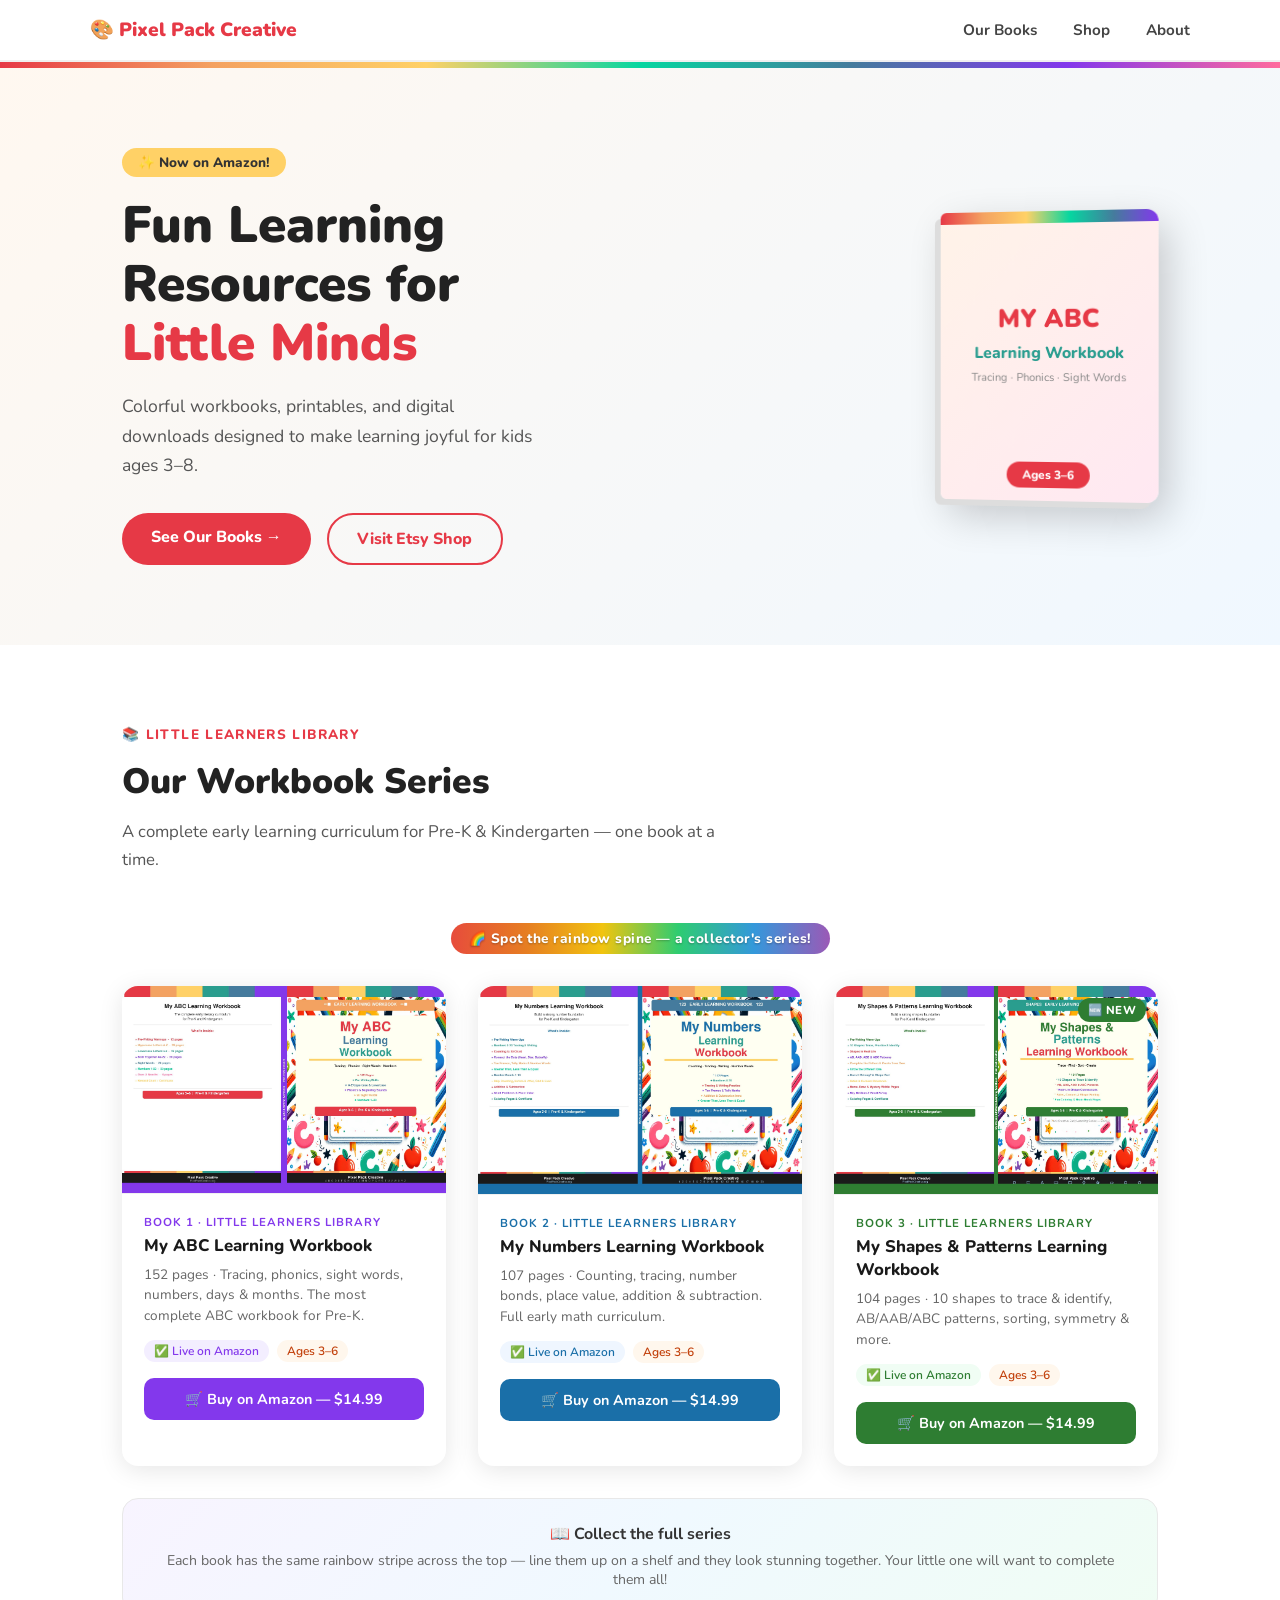
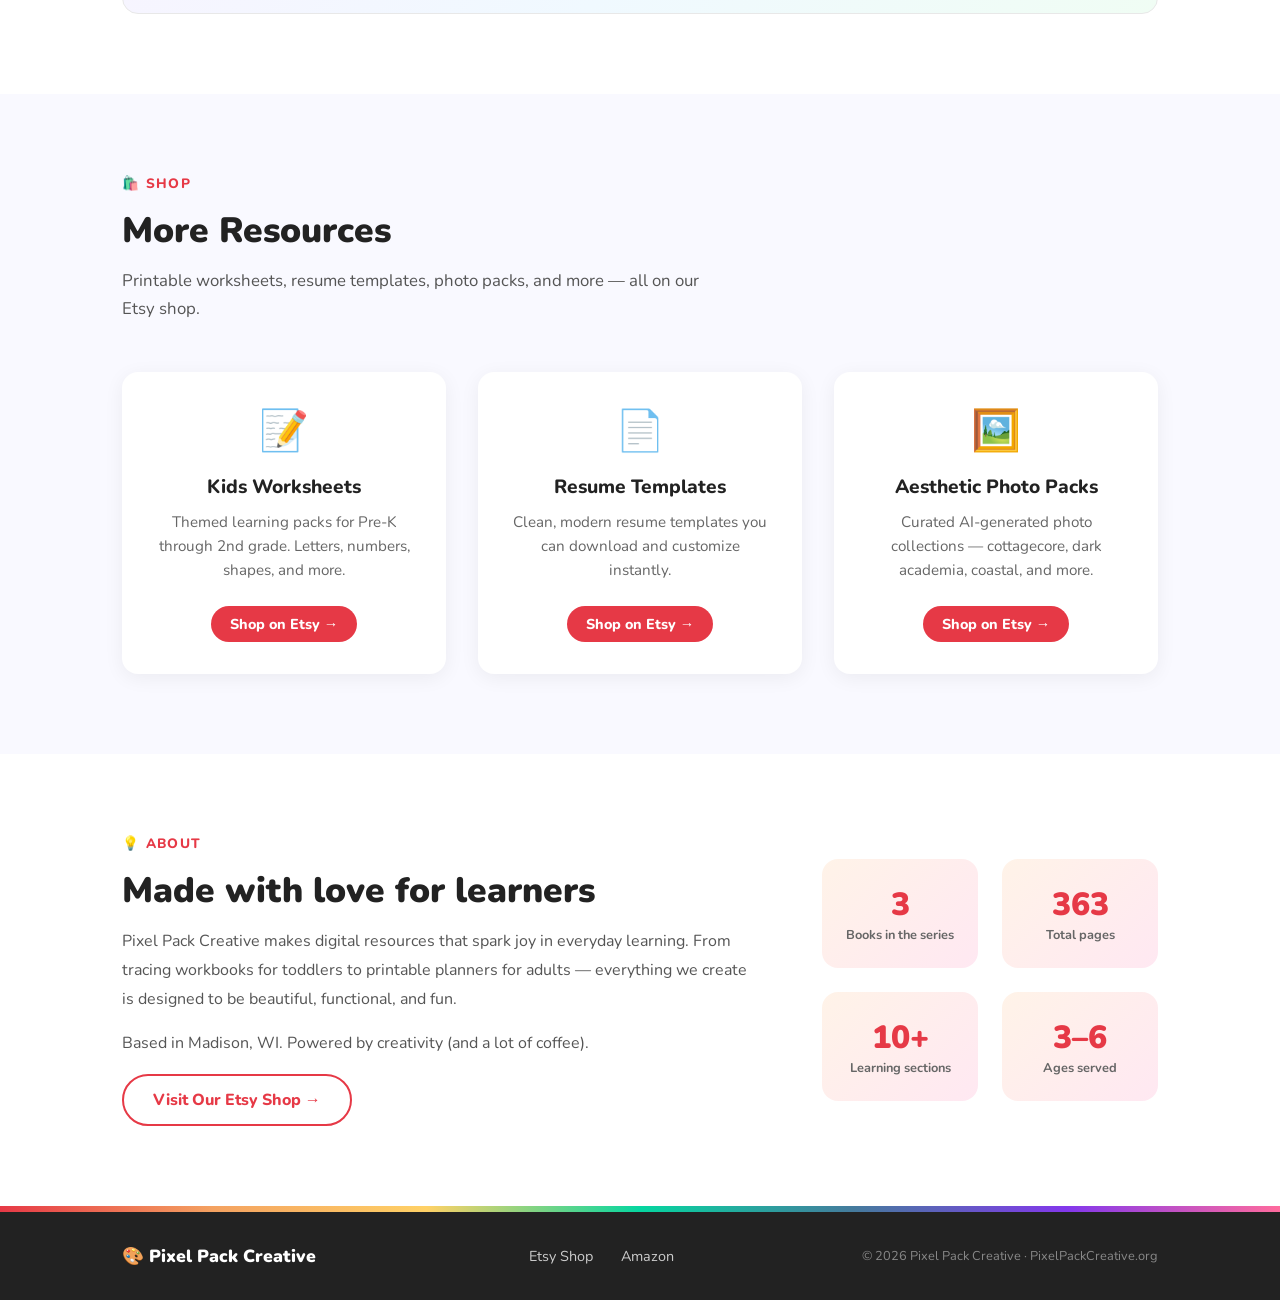
==== commit ef955358: "Fix: all books 4.99" ====
--- a/index.html
+++ b/index.html
@@ -80,7 +80,7 @@
               <span style="background:#f3eeff;color:#8338EC;padding:3px 10px;border-radius:20px;font-size:0.75rem;font-weight:600;">✅ Live on Amazon</span>
               <span style="background:#fff7ed;color:#c2410c;padding:3px 10px;border-radius:20px;font-size:0.75rem;font-weight:600;">Ages 3–6</span>
             </div>
-            <a href="https://a.co/d/00L1RWoo" target="_blank" style="display:block;background:#8338EC;color:white;text-align:center;padding:11px;border-radius:10px;text-decoration:none;font-weight:700;font-size:0.9rem;">🛒 Buy on Amazon — $12.99</a>
+            <a href="https://a.co/d/00L1RWoo" target="_blank" style="display:block;background:#8338EC;color:white;text-align:center;padding:11px;border-radius:10px;text-decoration:none;font-weight:700;font-size:0.9rem;">🛒 Buy on Amazon — $14.99</a>
           </div>
         </div>
 
@@ -115,7 +115,7 @@
               <span style="background:#f0fdf4;color:#2E7D32;padding:3px 10px;border-radius:20px;font-size:0.75rem;font-weight:600;">✅ Live on Amazon</span>
               <span style="background:#fff7ed;color:#c2410c;padding:3px 10px;border-radius:20px;font-size:0.75rem;font-weight:600;">Ages 3–6</span>
             </div>
-            <a href="https://a.co/d/0hWGKWxD" target="_blank" style="display:block;background:#2E7D32;color:white;text-align:center;padding:11px;border-radius:10px;text-decoration:none;font-weight:700;font-size:0.9rem;">🛒 Buy on Amazon</a>
+            <a href="https://a.co/d/0hWGKWxD" target="_blank" style="display:block;background:#2E7D32;color:white;text-align:center;padding:11px;border-radius:10px;text-decoration:none;font-weight:700;font-size:0.9rem;">🛒 Buy on Amazon — $14.99</a>
           </div>
         </div>
 
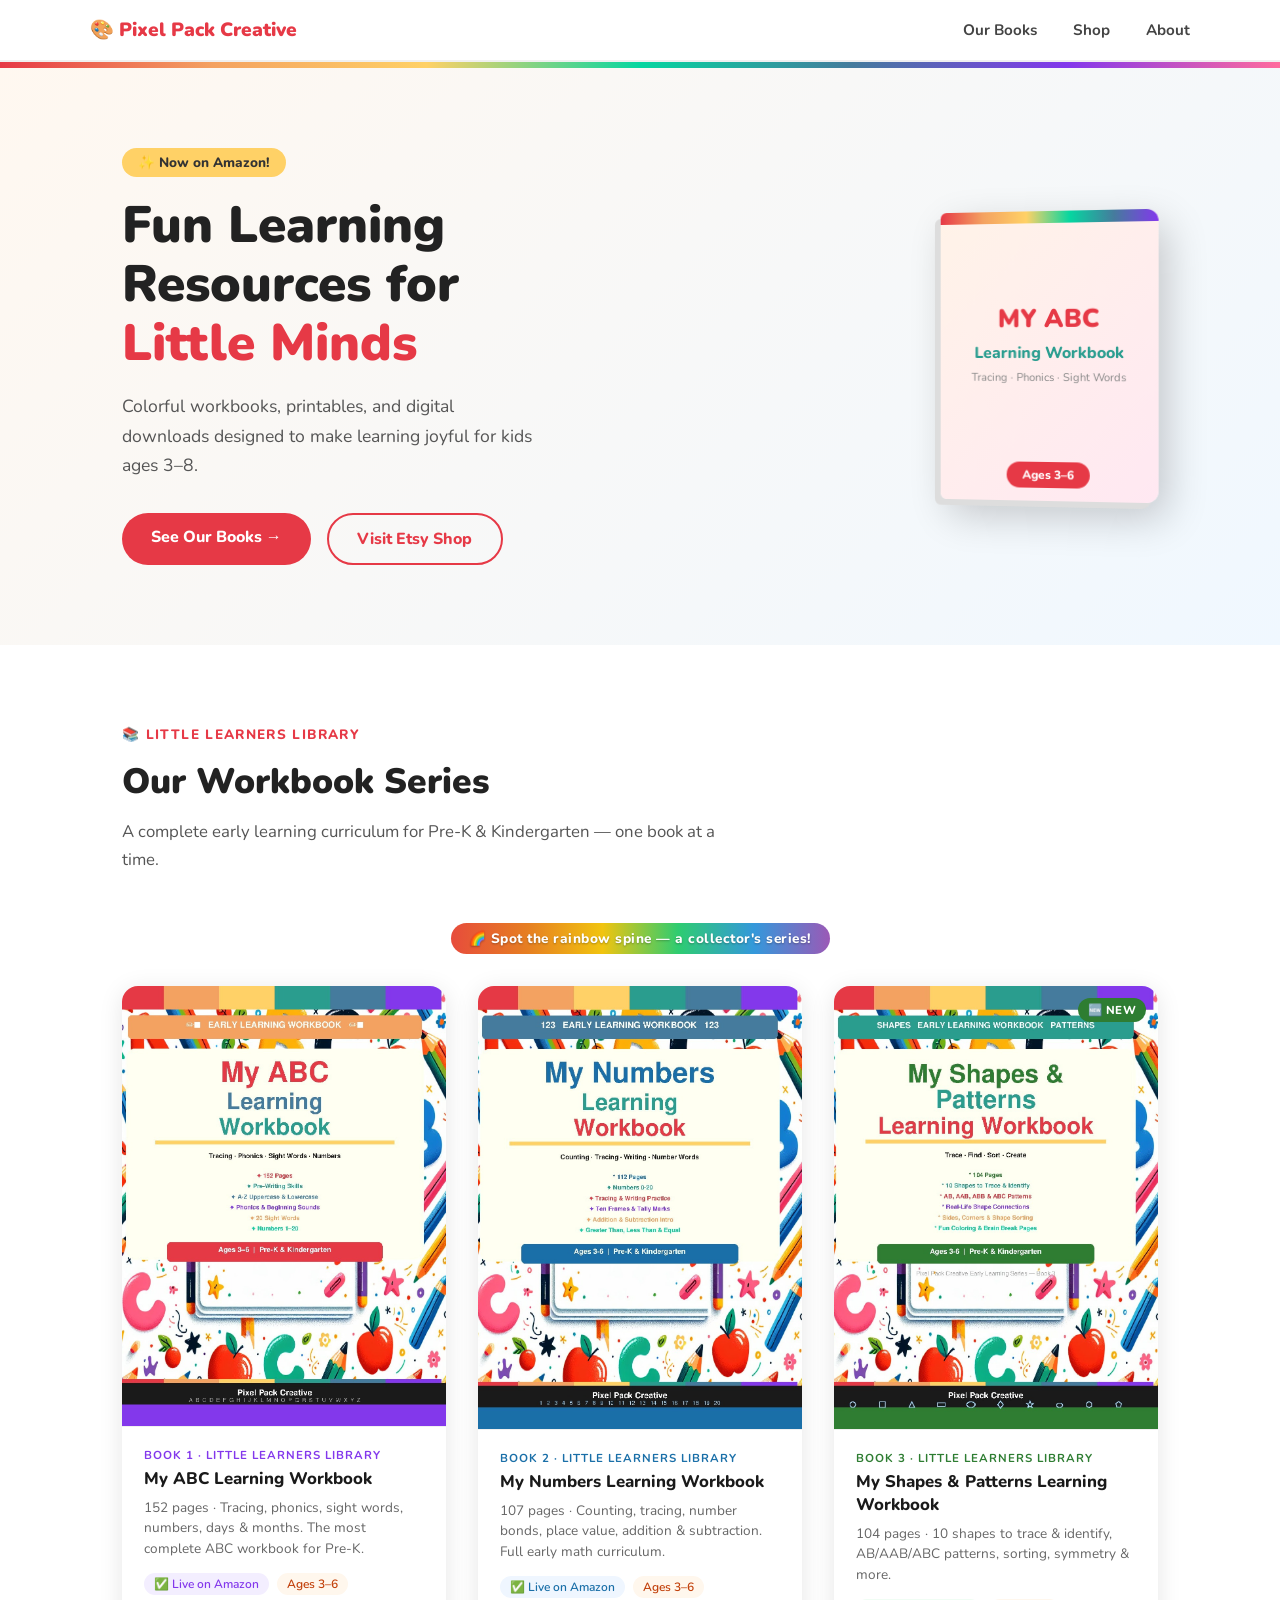
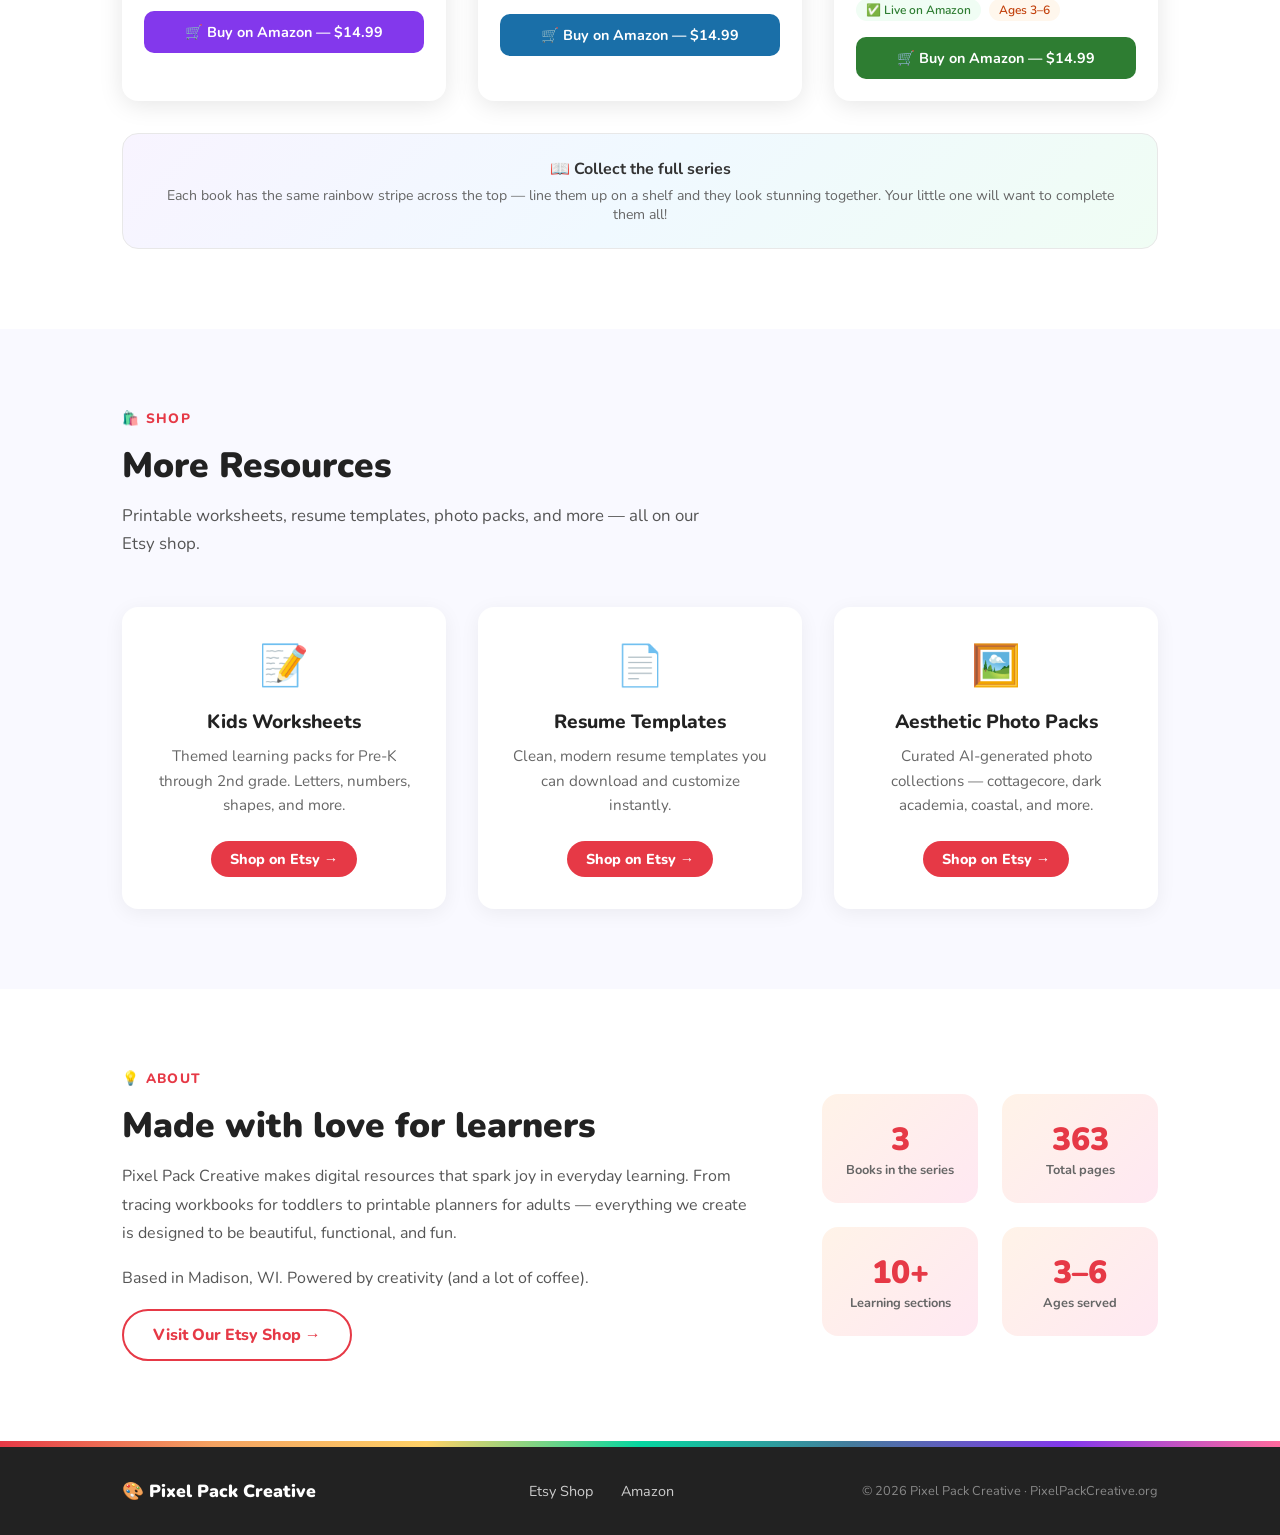
==== commit 04f5514e: "Show front cover only — cleaner, more professional" ====
--- a/index.html
+++ b/index.html
@@ -70,7 +70,7 @@
         <!-- Book 1: ABC -->
         <div class="book-card" style="background:#fff;border-radius:16px;box-shadow:0 4px 24px rgba(0,0,0,0.10);overflow:hidden;transition:transform 0.2s,box-shadow 0.2s;" onmouseover="this.style.transform='translateY(-4px)';this.style.boxShadow='0 8px 32px rgba(0,0,0,0.15)'" onmouseout="this.style.transform='';this.style.boxShadow='0 4px 24px rgba(0,0,0,0.10)'">
           <a href="https://a.co/d/00L1RWoo" target="_blank" style="display:block;text-decoration:none;">
-            <img src="images/abc_cover_preview.jpg" alt="My ABC Learning Workbook cover — rainbow spine visible" style="width:100%;display:block;border-bottom:1px solid #f0f0f0;" />
+            <img src="images/abc_cover_preview_front.jpg" alt="My ABC Learning Workbook cover — rainbow spine visible" style="width:100%;display:block;border-bottom:1px solid #f0f0f0;" />
           </a>
           <div style="padding:20px 22px 22px;">
             <div style="font-size:0.72rem;font-weight:700;color:#8338EC;letter-spacing:1px;text-transform:uppercase;margin-bottom:4px;">Book 1 · Little Learners Library</div>
@@ -87,7 +87,7 @@
         <!-- Book 2: Numbers -->
         <div class="book-card" style="background:#fff;border-radius:16px;box-shadow:0 4px 24px rgba(0,0,0,0.10);overflow:hidden;transition:transform 0.2s,box-shadow 0.2s;" onmouseover="this.style.transform='translateY(-4px)';this.style.boxShadow='0 8px 32px rgba(0,0,0,0.15)'" onmouseout="this.style.transform='';this.style.boxShadow='0 4px 24px rgba(0,0,0,0.10)'">
           <a href="https://a.co/d/0aujH3Xu" target="_blank" style="display:block;text-decoration:none;">
-            <img src="images/numbers_cover_preview.jpg" alt="My Numbers Learning Workbook cover — rainbow spine visible" style="width:100%;display:block;border-bottom:1px solid #f0f0f0;" />
+            <img src="images/numbers_cover_preview_front.jpg" alt="My Numbers Learning Workbook cover — rainbow spine visible" style="width:100%;display:block;border-bottom:1px solid #f0f0f0;" />
           </a>
           <div style="padding:20px 22px 22px;">
             <div style="font-size:0.72rem;font-weight:700;color:#1A6FA8;letter-spacing:1px;text-transform:uppercase;margin-bottom:4px;">Book 2 · Little Learners Library</div>
@@ -104,7 +104,7 @@
         <!-- Book 3: Shapes -->
         <div class="book-card" style="background:#fff;border-radius:16px;box-shadow:0 4px 24px rgba(0,0,0,0.10);overflow:hidden;transition:transform 0.2s,box-shadow 0.2s;" onmouseover="this.style.transform='translateY(-4px)';this.style.boxShadow='0 8px 32px rgba(0,0,0,0.15)'" onmouseout="this.style.transform='';this.style.boxShadow='0 4px 24px rgba(0,0,0,0.10)'">
           <a href="https://a.co/d/0hWGKWxD" target="_blank" style="display:block;text-decoration:none;position:relative;">
-            <img src="images/shapes_cover_preview.jpg" alt="My Shapes & Patterns Learning Workbook cover — rainbow spine visible" style="width:100%;display:block;border-bottom:1px solid #f0f0f0;" />
+            <img src="images/shapes_cover_preview_front.jpg" alt="My Shapes & Patterns Learning Workbook cover — rainbow spine visible" style="width:100%;display:block;border-bottom:1px solid #f0f0f0;" />
             <span style="position:absolute;top:12px;right:12px;background:#2E7D32;color:white;font-size:0.72rem;font-weight:800;padding:4px 10px;border-radius:20px;letter-spacing:0.5px;">🆕 NEW</span>
           </a>
           <div style="padding:20px 22px 22px;">
